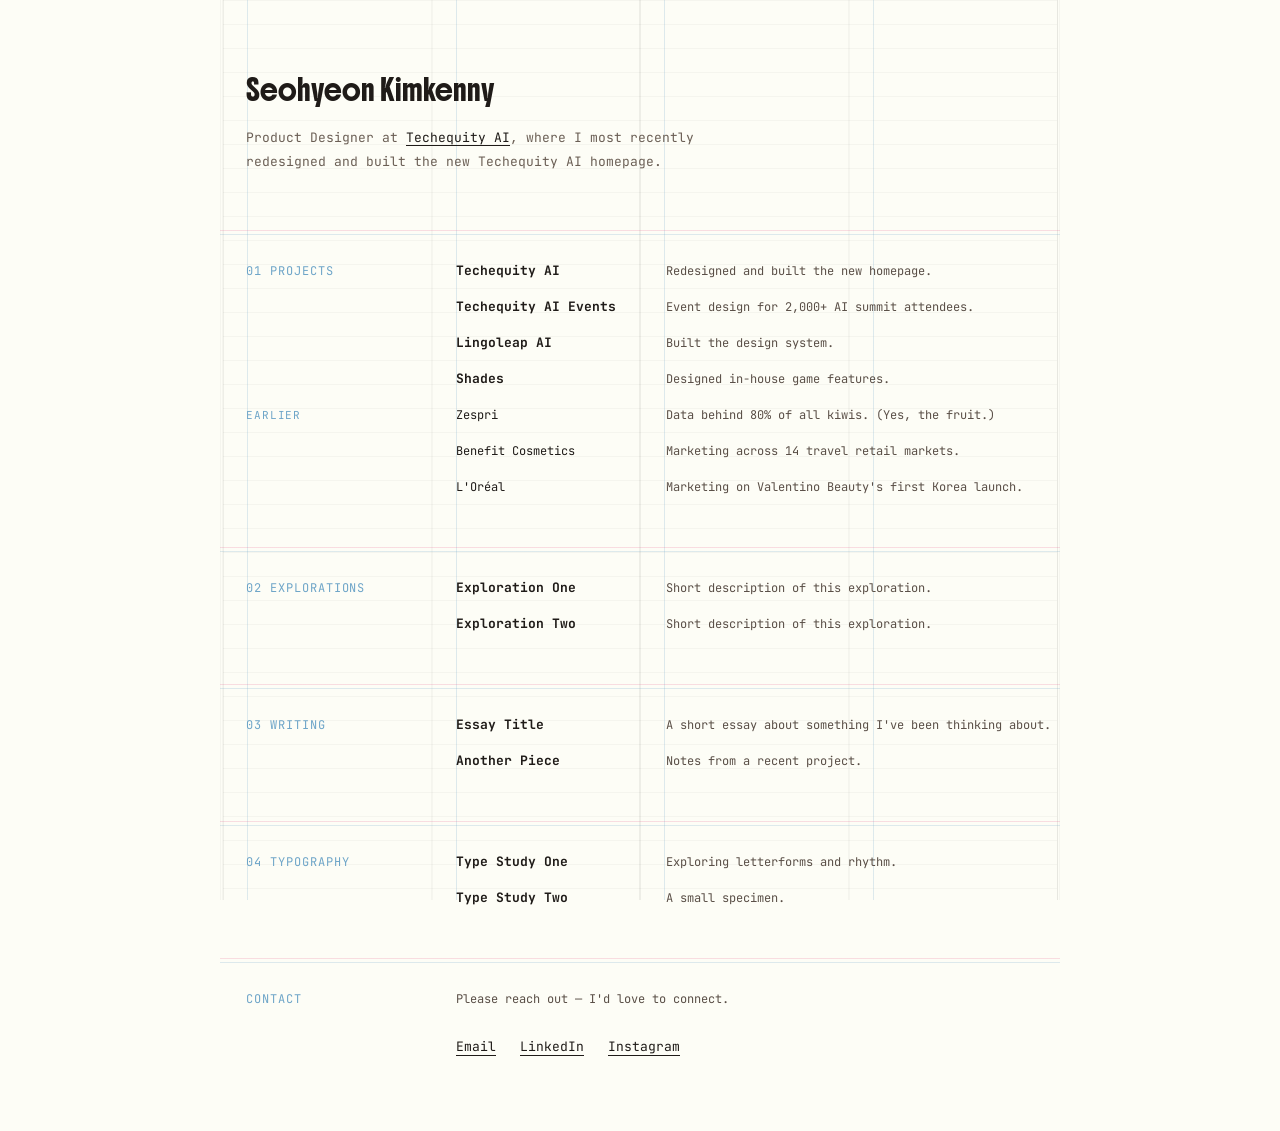
==== index.html @ dd056676 "Initial commit — minimalist portfolio with grid + check pattern Co-Authored-By: Claude Opus 4.7 (1M " ====
<!DOCTYPE html>
<html lang="en">
<head>
  <meta charset="UTF-8" />
  <meta name="viewport" content="width=device-width, initial-scale=1.0" />
  <title>Seohyeon Kimkenny</title>
  <link rel="preconnect" href="https://fonts.googleapis.com">
  <link rel="preconnect" href="https://fonts.gstatic.com" crossorigin>
  <link href="https://fonts.googleapis.com/css2?family=Boldonse&family=JetBrains+Mono:wght@400;700&family=Instrument+Serif:ital@0;1&display=swap" rel="stylesheet">
  <link rel="stylesheet" href="style.css" />
</head>
<body>
  <div class="grid-bg"></div>

  <main class="container">

    <section class="intro">
      <h1>Seohyeon Kimkenny</h1>
      <p class="tagline">Product Designer at <a href="#" target="_blank" rel="noopener">Techequity AI</a>, where I most recently redesigned and built the new Techequity AI homepage.</p>
    </section>

    <hr />

    <section class="block">
      <div class="block-label">01 Projects</div>
      <div class="block-label sub-label" data-row="5">Earlier</div>
      <ul class="items">
        <li>
          <a href="#" target="_blank" rel="noopener">
            <span class="item-title">Techequity AI</span>
            <span class="item-desc">Redesigned and built the new homepage.</span>
          </a>
        </li>
        <li>
          <a href="#" target="_blank" rel="noopener">
            <span class="item-title">Techequity AI Events</span>
            <span class="item-desc">Event design for 2,000+ AI summit attendees.</span>
          </a>
        </li>
        <li>
          <a href="#" target="_blank" rel="noopener">
            <span class="item-title">Lingoleap AI</span>
            <span class="item-desc">Built the design system.</span>
          </a>
        </li>
        <li>
          <a href="#" target="_blank" rel="noopener">
            <span class="item-title">Shades</span>
            <span class="item-desc">Designed in-house game features.</span>
          </a>
        </li>
        <li>
          <a href="#" target="_blank" rel="noopener">
            <span class="item-title earlier-item">Zespri</span>
            <span class="item-desc">Data behind 80% of all kiwis. (Yes, the fruit.)</span>
          </a>
        </li>
        <li>
          <a href="#" target="_blank" rel="noopener">
            <span class="item-title earlier-item">Benefit Cosmetics</span>
            <span class="item-desc">Marketing across 14 travel retail markets.</span>
          </a>
        </li>
        <li>
          <a href="#" target="_blank" rel="noopener">
            <span class="item-title earlier-item">L'Oréal</span>
            <span class="item-desc">Marketing on Valentino Beauty's first Korea launch.</span>
          </a>
        </li>
      </ul>
    </section>

    <hr />

    <section class="block">
      <div class="block-label">02 Explorations</div>
      <ul class="items">
        <li>
          <a href="#" target="_blank" rel="noopener">
            <span class="item-title">Exploration One</span>
            <span class="item-desc">Short description of this exploration.</span>
          </a>
        </li>
        <li>
          <a href="#" target="_blank" rel="noopener">
            <span class="item-title">Exploration Two</span>
            <span class="item-desc">Short description of this exploration.</span>
          </a>
        </li>
      </ul>
    </section>

    <hr />

    <section class="block">
      <div class="block-label">03 Writing</div>
      <ul class="items">
        <li>
          <a href="#" target="_blank" rel="noopener">
            <span class="item-title">Essay Title</span>
            <span class="item-desc">A short essay about something I've been thinking about.</span>
          </a>
        </li>
        <li>
          <a href="#" target="_blank" rel="noopener">
            <span class="item-title">Another Piece</span>
            <span class="item-desc">Notes from a recent project.</span>
          </a>
        </li>
      </ul>
    </section>

    <hr />

    <section class="block">
      <div class="block-label">04 Typography</div>
      <ul class="items">
        <li>
          <a href="#" target="_blank" rel="noopener">
            <span class="item-title">Type Study One</span>
            <span class="item-desc">Exploring letterforms and rhythm.</span>
          </a>
        </li>
        <li>
          <a href="#" target="_blank" rel="noopener">
            <span class="item-title">Type Study Two</span>
            <span class="item-desc">A small specimen.</span>
          </a>
        </li>
      </ul>
    </section>

    <hr />

    <section class="block contact">
      <div class="block-label">Contact</div>
      <div class="contact-content">
        <p class="contact-line">Please reach out — I'd love to connect.</p>
        <ul class="contact-links">
          <li><a href="mailto:austinjkenny@gmail.com">Email</a></li>
          <li><a href="#" target="_blank" rel="noopener">LinkedIn</a></li>
          <li><a href="#" target="_blank" rel="noopener">Instagram</a></li>
        </ul>
      </div>
    </section>

  </main>
</body>
</html>
---- style.css ----
/* ---------- reset ---------- */
* { box-sizing: border-box; margin: 0; padding: 0; }

:root {
  --bg: #fdfdf6;
  --ink: #1f1b18;
  --muted: #b3b3b3;
  --accent: #6ea5c8;
  --line: rgba(0, 0, 0, 0.06);
  --line-soft: rgba(0, 0, 0, 0.03);
  --check-tint: rgba(0, 0, 0, 0.01);
  --line-pink: rgba(230, 75, 130, 0.14);
  --line-sky: rgba(110, 165, 200, 0.22);
  --mono: 'JetBrains Mono', ui-monospace, Menlo, monospace;
  --serif: 'Instrument Serif', Georgia, serif;
  --display: 'Boldonse', 'JetBrains Mono', monospace;

  --content-width: 840px;
  --col-gap: 0px;
}

html, body {
  background: var(--bg);
  color: var(--ink);
  min-height: 100vh;
  -webkit-font-smoothing: antialiased;
}

body {
  display: flex;
  justify-content: center;
  align-items: flex-start;
  min-height: 100vh;
  padding: 78px 24px 72px;   /* extra 6px top so text baselines land on grid lines */
  position: relative;
}

/* ---------- line-art check pattern with subtle pink + sky ---------- */
.grid-bg {
  position: fixed;
  top: 0;
  left: 50%;
  transform: translateX(-50%);
  width: var(--content-width);
  height: 100vh;
  pointer-events: none;
  z-index: 0;

  background-image:
    /* 1. neutral 4-column lines */
    linear-gradient(to right, var(--line) 1px, transparent 1px),
    /* 2. neutral center vertical line (at 50%) */
    linear-gradient(to right,
      transparent calc(50% - 1px),
      var(--line) calc(50% - 1px),
      var(--line) 50%,
      transparent 50%),
    /* 3. SKY lines paired tight with each main column line */
    linear-gradient(to right,
      transparent calc(3% - 1px),  var(--line-sky) calc(3% - 1px),  var(--line-sky) 3%,  transparent 3%,
      transparent calc(28% - 1px), var(--line-sky) calc(28% - 1px), var(--line-sky) 28%, transparent 28%,
      transparent calc(53% - 1px), var(--line-sky) calc(53% - 1px), var(--line-sky) 53%, transparent 53%,
      transparent calc(78% - 1px), var(--line-sky) calc(78% - 1px), var(--line-sky) 78%, transparent 78%),
    /* 4. neutral horizontal detail lines every 24px */
    linear-gradient(to bottom, var(--line-soft) 1px, transparent 1px);

  background-size:
    25% 100%,
    100% 100%,
    100% 100%,
    100% 24px;
  background-position: 0 0, 0 0, 0 0, 0 0;
  background-repeat:
    repeat-x,
    no-repeat,
    no-repeat,
    repeat-y;

  border-left: 3px double var(--line-soft);
  border-right: 3px double var(--line-soft);
}

/* ---------- container with 4 equal columns ---------- */
.container {
  position: relative;
  z-index: 1;
  width: 100%;
  max-width: var(--content-width);
  display: grid;
  grid-template-columns: repeat(4, 1fr);
  gap: var(--col-gap);
  font-family: var(--mono);
  font-size: 13px;
  line-height: 24px;   /* baseline: every line of text sits on a 24px grid line */
}

/* ---------- column number markers (1, 2, 3, 4) ---------- */
.column-numbers {
  grid-column: 1 / -1;
  display: grid;
  grid-template-columns: repeat(4, 1fr);
  font-family: var(--mono);
  font-size: 11px;
  color: var(--muted);
  margin-bottom: 64px;
  padding-bottom: 8px;
}

.column-numbers span {
  padding: 8px 12px;
}

/* ---------- intro: name + description in one section ---------- */
.intro {
  grid-column: 1 / -1;
  padding-left: 26px;
  margin-bottom: 8px;
}

.intro h1 {
  font-family: var(--display);
  font-weight: 400;
  font-size: 20px;
  letter-spacing: 0;
  line-height: 24px;
  margin: 0 0 24px;
}

.intro .tagline {
  font-family: var(--mono);
  font-size: 13px;
  color: #6b5f55;
  font-weight: 400;
  line-height: 24px;
  max-width: 60ch;
  margin: 0;
}

.intro .tagline a {
  color: var(--ink);
  text-decoration: underline;
  text-underline-offset: 3px;
  transition: color 0.2s ease;
}

.intro .tagline a:hover { color: var(--accent); }

/* ---------- horizontal divider: pink + sky double line ---------- */
hr {
  grid-column: 1 / -1;
  border: none;
  height: 5px;
  margin: 48px 0 24px;   /* more space above + below */
  background-image:
    linear-gradient(to bottom,
      rgba(230, 75, 130, 0.18) 0,
      rgba(230, 75, 130, 0.18) 1px,
      transparent 1px,
      transparent 4px,
      var(--line-sky) 4px,
      var(--line-sky) 5px,
      transparent 5px);
  background-size: 100% 5px;
  background-repeat: no-repeat;
  background-position: 0 0;
}

/* ---------- section block: occupies all 4 columns ---------- */
.block {
  grid-column: 1 / -1;
  display: grid;
  grid-template-columns: repeat(4, 1fr);
}

.block-label {
  grid-column: 1 / 2;
  font-family: var(--mono);
  font-size: 12px;
  text-transform: uppercase;
  letter-spacing: 0.08em;
  color: var(--accent);
  line-height: 24px;
  padding: 0 0 0 26px;
  align-self: start;   /* pin to top of section so it aligns with first item */
}

/* sub-label: a second .block-label that aligns to a specific item row.
   Uses absolute positioning relative to .block. */
.block { position: relative; }

.block-label.sub-label {
  position: absolute;
  top: 0;
  left: 0;
  margin-top: 144px;
  font-size: 11px;
  font-weight: 400;
}

/* "Earlier" company names use normal weight + smaller size, black */
.earlier-item {
  font-weight: 400 !important;
  font-size: 12px !important;
}

/* ---------- items: title in col 2, desc in col 3-4 ---------- */
.items {
  grid-column: 2 / -1;
  display: grid;
  grid-template-columns: 1fr 2fr;
  list-style: none;
  row-gap: 12px;
}

.items li {
  display: contents;
}

.items a {
  display: contents;
  text-decoration: none;
  color: var(--ink);
}

.item-title {
  font-family: var(--mono);
  font-weight: 700;
  font-size: 13px;
  line-height: 24px;
  padding-left: 26px;
  align-self: baseline;
  transition: color 0.2s ease;
}

.item-desc {
  font-family: var(--mono);
  font-size: 12px;
  line-height: 24px;
  color: #5a4f47;
  padding-left: 26px;
  align-self: baseline;
  transition: color 0.2s ease;
}

.items a:hover .item-title,
.items a:hover .item-desc { color: var(--accent); }

/* ---------- contact block ---------- */
.contact-content {
  grid-column: 2 / -1;
  padding-left: 26px;
}

.contact-line {
  font-family: var(--mono);
  font-size: 12px;
  line-height: 24px;
  color: #5a4f47;
  margin-bottom: 24px;
}

.contact-links {
  list-style: none;
  display: flex;
  gap: 24px;
  font-family: var(--mono);
  font-size: 13px;
  line-height: 24px;
}

.contact-links a {
  color: var(--ink);
  text-decoration: underline;
  text-underline-offset: 4px;
  transition: color 0.2s ease;
}

.contact-links a:hover { color: var(--accent); }

/* ---------- responsive ---------- */
@media (max-width: 820px) {
  body { padding: 40px 20px 80px; }
  .grid-bg { display: none; }
  .container { grid-template-columns: 1fr; }
  .column-numbers { display: none; }
  .intro,
  .block,
  .items,
  .contact-content { grid-column: 1 / -1; padding: 0; }
  .block { grid-template-columns: 1fr; gap: 12px; }
  .items { grid-template-columns: 1fr; row-gap: 4px; }
  .item-title, .item-desc, .block-label { padding: 0; }
  .items li { display: list-item; margin-bottom: 16px; }
  .items a { display: block; }
  .item-title { display: block; }
  .item-desc { display: block; margin-top: 4px; }
  .intro h1 { font-size: 24px; }
  .intro .tagline { font-size: 18px; }
  .item-desc { font-size: 16px; }
  hr { margin: 32px 0; }
}
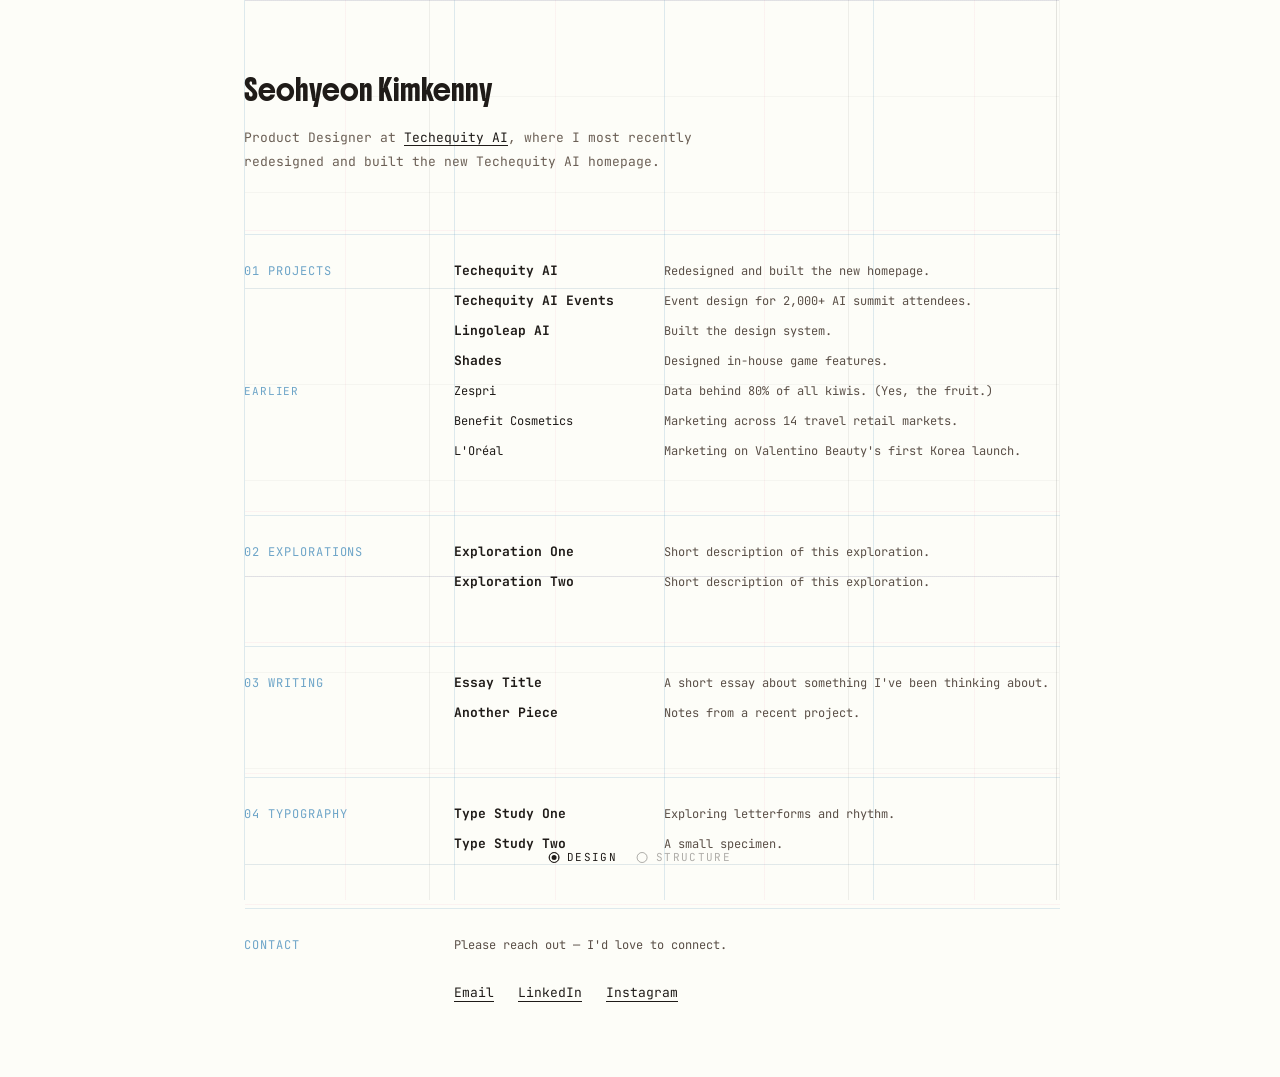
==== commit c4b0a6a2: "Add Design / Structure mode toggle with grid system overlay - New radio-style toggle at the bottom (" ====
--- a/index.html
+++ b/index.html
@@ -145,5 +145,52 @@
     </section>
 
   </main>
+
+  <!-- Structure-mode meta labels (only visible when body.structure-mode) -->
+  <div class="structure-overlay" aria-hidden="true">
+    <!-- top: system header -->
+    <div class="meta meta-system">840 max · 4-col · 24/24 baseline</div>
+
+    <!-- column markers above the grid (top, between sections) -->
+    <div class="meta meta-col meta-col-1">01</div>
+    <div class="meta meta-col meta-col-2">02</div>
+    <div class="meta meta-col meta-col-3">03</div>
+    <div class="meta meta-col meta-col-4">04</div>
+
+    <!-- baseline rhythm label only (96/288 removed for clarity) -->
+    <div class="meta meta-rhythm meta-rhythm-1">24 BASE</div>
+
+    <!-- type hierarchy labels next to intro -->
+    <div class="meta meta-type meta-type-h1">H1 · BOLDONSE 20/24</div>
+    <div class="meta meta-type meta-type-body">BODY · MONO 13/24</div>
+
+    <!-- color tokens row at the bottom -->
+    <div class="meta meta-tokens">
+      <span><i class="sw" style="background:#6ea5c8"></i>#6ea5c8</span>
+      <span><i class="sw" style="background:#e64b82"></i>#e64b82</span>
+      <span><i class="sw" style="background:#1f1b18"></i>#1f1b18</span>
+      <span><i class="sw" style="background:#fdfdf8;border:1px solid rgba(0,0,0,0.1)"></i>#fdfdf8</span>
+    </div>
+  </div>
+
+  <!-- Mode toggle button -->
+  <div class="mode-toggle" role="tablist" aria-label="View mode">
+    <button class="mode-btn is-active" data-mode="design" type="button">Design</button>
+    <button class="mode-btn" data-mode="structure" type="button">Structure</button>
+  </div>
+
+  <script>
+    (function () {
+      var body = document.body;
+      var btns = document.querySelectorAll('.mode-btn');
+      btns.forEach(function (btn) {
+        btn.addEventListener('click', function () {
+          var mode = btn.getAttribute('data-mode');
+          btns.forEach(function (b) { b.classList.toggle('is-active', b === btn); });
+          body.classList.toggle('structure-mode', mode === 'structure');
+        });
+      });
+    })();
+  </script>
 </body>
 </html>
--- a/style.css
+++ b/style.css
@@ -2,12 +2,12 @@
 * { box-sizing: border-box; margin: 0; padding: 0; }
 
 :root {
-  --bg: #fdfdf6;
+  --bg: #fdfdf8;
   --ink: #1f1b18;
   --muted: #b3b3b3;
   --accent: #6ea5c8;
   --line: rgba(0, 0, 0, 0.06);
-  --line-soft: rgba(0, 0, 0, 0.03);
+  --line-soft: rgba(0, 0, 0, 0.015);
   --check-tint: rgba(0, 0, 0, 0.01);
   --line-pink: rgba(230, 75, 130, 0.14);
   --line-sky: rgba(110, 165, 200, 0.22);
@@ -47,37 +47,65 @@
   z-index: 0;
 
   background-image:
-    /* 1. neutral 4-column lines */
-    linear-gradient(to right, var(--line) 1px, transparent 1px),
-    /* 2. neutral center vertical line (at 50%) */
+    /* 1. inner-right vertical: 1px line 2px from right edge — pairs with border-right for thin double */
+    linear-gradient(to right,
+      transparent calc(100% - 3px),
+      rgba(0, 0, 0, 0.10) calc(100% - 3px),
+      rgba(0, 0, 0, 0.10) calc(100% - 2px),
+      transparent calc(100% - 2px)),
+    /* 2. neutral column verticals at 25%, 50%, 75% */
+    linear-gradient(to right,
+      transparent calc(25% - 1px), var(--line) calc(25% - 1px), var(--line) 25%, transparent 25%,
+      transparent calc(50% - 1px), var(--line) calc(50% - 1px), var(--line) 50%, transparent 50%,
+      transparent calc(75% - 1px), var(--line) calc(75% - 1px), var(--line) 75%, transparent 75%),
+    /* 3. neutral center vertical at 50% */
     linear-gradient(to right,
       transparent calc(50% - 1px),
       var(--line) calc(50% - 1px),
       var(--line) 50%,
       transparent 50%),
-    /* 3. SKY lines paired tight with each main column line */
+    /* 4. SKY verticals at 3 / 28 / 53 / 78 — leftmost (3%) is the start mark */
     linear-gradient(to right,
       transparent calc(3% - 1px),  var(--line-sky) calc(3% - 1px),  var(--line-sky) 3%,  transparent 3%,
       transparent calc(28% - 1px), var(--line-sky) calc(28% - 1px), var(--line-sky) 28%, transparent 28%,
       transparent calc(53% - 1px), var(--line-sky) calc(53% - 1px), var(--line-sky) 53%, transparent 53%,
       transparent calc(78% - 1px), var(--line-sky) calc(78% - 1px), var(--line-sky) 78%, transparent 78%),
-    /* 4. neutral horizontal detail lines every 24px */
-    linear-gradient(to bottom, var(--line-soft) 1px, transparent 1px);
+    /* 4b. PINK verticals between sky lines (15/40/65/90%) — very subtle, adds tartan rhythm */
+    linear-gradient(to right,
+      transparent calc(15% - 1px), rgba(230, 75, 130, 0.06) calc(15% - 1px), rgba(230, 75, 130, 0.06) 15%, transparent 15%,
+      transparent calc(40% - 1px), rgba(230, 75, 130, 0.06) calc(40% - 1px), rgba(230, 75, 130, 0.06) 40%, transparent 40%,
+      transparent calc(65% - 1px), rgba(230, 75, 130, 0.06) calc(65% - 1px), rgba(230, 75, 130, 0.06) 65%, transparent 65%,
+      transparent calc(90% - 1px), rgba(230, 75, 130, 0.06) calc(90% - 1px), rgba(230, 75, 130, 0.06) 90%, transparent 90%),
+    /* 5. horizontal grey lines, every 96px, dim grey, starting from sky line at 3% */
+    linear-gradient(to bottom, rgba(0, 0, 0, 0.03) 1px, transparent 1px),
+    /* 6. horizontal SKY accent lines, every 288px (every 3rd grey line), softer than vertical sky */
+    linear-gradient(to bottom, rgba(110, 165, 200, 0.14) 1px, transparent 1px),
+    /* 7. horizontal PINK accent — every 576px (every 2nd sky horizontal), very subtle */
+    linear-gradient(to bottom, rgba(230, 75, 130, 0.06) 1px, transparent 1px);
 
   background-size:
-    25% 100%,
-    100% 100%,
-    100% 100%,
-    100% 24px;
-  background-position: 0 0, 0 0, 0 0, 0 0;
+    100% 100%,
+    100% 100%,
+    100% 100%,
+    100% 100%,
+    100% 100%,
+    calc(100% - 3%) 96px,
+    calc(100% - 3%) 288px,
+    calc(100% - 3%) 576px;
+  background-position: 0 0, 0 0, 0 0, 0 0, 0 0, 100% 0, 100% 0, 100% 0;
   background-repeat:
-    repeat-x,
-    no-repeat,
-    no-repeat,
+    no-repeat,
+    no-repeat,
+    no-repeat,
+    no-repeat,
+    no-repeat,
+    repeat-y,
+    repeat-y,
     repeat-y;
 
-  border-left: 3px double var(--line-soft);
-  border-right: 3px double var(--line-soft);
+  /* right edge: 1px outer + 1px gap + 1px inner (drawn by layer 1 above) */
+  border-left: none;
+  border-right: 1px solid rgba(0, 0, 0, 0.04);
 }
 
 /* ---------- container with 4 equal columns ---------- */
@@ -113,7 +141,7 @@
 /* ---------- intro: name + description in one section ---------- */
 .intro {
   grid-column: 1 / -1;
-  padding-left: 26px;
+  padding-left: 24px;
   margin-bottom: 8px;
 }
 
@@ -145,16 +173,18 @@
 
 .intro .tagline a:hover { color: var(--accent); }
 
-/* ---------- horizontal divider: pink + sky double line ---------- */
+/* ---------- horizontal divider: pink + sky double line, aligned to sky vertical at 3% ---------- */
 hr {
   grid-column: 1 / -1;
   border: none;
   height: 5px;
   margin: 48px 0 24px;   /* more space above + below */
+  margin-left: 3%;
+  width: 97%;
   background-image:
     linear-gradient(to bottom,
-      rgba(230, 75, 130, 0.18) 0,
-      rgba(230, 75, 130, 0.18) 1px,
+      rgba(230, 75, 130, 0.06) 0,
+      rgba(230, 75, 130, 0.06) 1px,
       transparent 1px,
       transparent 4px,
       var(--line-sky) 4px,
@@ -180,7 +210,7 @@
   letter-spacing: 0.08em;
   color: var(--accent);
   line-height: 24px;
-  padding: 0 0 0 26px;
+  padding: 0 0 0 24px;
   align-self: start;   /* pin to top of section so it aligns with first item */
 }
 
@@ -191,10 +221,12 @@
 .block-label.sub-label {
   position: absolute;
   top: 0;
-  left: 0;
-  margin-top: 144px;
+  left: 24px;   /* match other text padding so EARLIER aligns with sky line */
+  /* aligned to 5th item (Zespri): 4 items × (line-height 24px + row-gap 6px) = 120px */
+  margin-top: 120px;
   font-size: 11px;
   font-weight: 400;
+  padding-left: 0;   /* override the .block-label padding since we use absolute left */
 }
 
 /* "Earlier" company names use normal weight + smaller size, black */
@@ -209,7 +241,7 @@
   display: grid;
   grid-template-columns: 1fr 2fr;
   list-style: none;
-  row-gap: 12px;
+  row-gap: 6px;
 }
 
 .items li {
@@ -227,7 +259,7 @@
   font-weight: 700;
   font-size: 13px;
   line-height: 24px;
-  padding-left: 26px;
+  padding-left: 24px;
   align-self: baseline;
   transition: color 0.2s ease;
 }
@@ -237,7 +269,7 @@
   font-size: 12px;
   line-height: 24px;
   color: #5a4f47;
-  padding-left: 26px;
+  padding-left: 24px;
   align-self: baseline;
   transition: color 0.2s ease;
 }
@@ -248,7 +280,7 @@
 /* ---------- contact block ---------- */
 .contact-content {
   grid-column: 2 / -1;
-  padding-left: 26px;
+  padding-left: 24px;
 }
 
 .contact-line {
@@ -277,25 +309,322 @@
 
 .contact-links a:hover { color: var(--accent); }
 
+/* ---------- mode toggle: minimal radio-style (Design / Structure) ---------- */
+.mode-toggle {
+  position: fixed;
+  bottom: 32px;
+  left: 50%;
+  transform: translateX(-50%);
+  z-index: 100;
+  display: inline-flex;
+  align-items: center;
+  gap: 20px;
+  font-family: var(--mono);
+  font-size: 11px;
+  letter-spacing: 0.12em;
+  text-transform: uppercase;
+}
+
+.mode-btn {
+  border: none;
+  background: transparent;
+  font: inherit;
+  letter-spacing: inherit;
+  text-transform: inherit;
+  color: rgba(31, 27, 24, 0.35);
+  cursor: pointer;
+  padding: 4px 0;
+  display: inline-flex;
+  align-items: center;
+  gap: 8px;
+  transition: color 0.15s ease;
+}
+
+/* the radio dot */
+.mode-btn::before {
+  content: "";
+  display: inline-block;
+  width: 11px;
+  height: 11px;
+  border-radius: 50%;
+  border: 1px solid currentColor;
+  background: transparent;
+  box-sizing: border-box;
+  transition: background 0.15s ease, border-color 0.15s ease;
+}
+
+.mode-btn:hover { color: rgba(31, 27, 24, 0.7); }
+
+.mode-btn.is-active { color: var(--ink); }
+.mode-btn.is-active::before {
+  background: var(--ink);
+  box-shadow: inset 0 0 0 2px #fdfdf8;
+  border-color: var(--ink);
+}
+
+/* ---------- structure overlay (only visible in structure mode) ---------- */
+.structure-overlay {
+  display: none;
+  position: fixed;
+  inset: 0;
+  pointer-events: none;
+  z-index: 50;
+  font-family: var(--mono);
+  font-size: 9px;
+  color: rgba(31, 27, 24, 0.45);
+  letter-spacing: 0.06em;
+  text-transform: uppercase;
+}
+
+body.structure-mode .structure-overlay { display: block; }
+
+/* In structure mode, redraw grid-bg with stronger lines so the labels
+   visually point to actual grid lines (sky verticals + grey/sky horizontals) */
+body.structure-mode .grid-bg {
+  background-image:
+    /* 1. inner-right vertical (kept) */
+    linear-gradient(to right,
+      transparent calc(100% - 3px),
+      rgba(0, 0, 0, 0.10) calc(100% - 3px),
+      rgba(0, 0, 0, 0.10) calc(100% - 2px),
+      transparent calc(100% - 2px)),
+    /* 2. neutral column verticals — dimmed in structure mode */
+    linear-gradient(to right,
+      transparent calc(25% - 1px), rgba(0, 0, 0, 0.02) calc(25% - 1px), rgba(0, 0, 0, 0.02) 25%, transparent 25%,
+      transparent calc(50% - 1px), rgba(0, 0, 0, 0.02) calc(50% - 1px), rgba(0, 0, 0, 0.02) 50%, transparent 50%,
+      transparent calc(75% - 1px), rgba(0, 0, 0, 0.02) calc(75% - 1px), rgba(0, 0, 0, 0.02) 75%, transparent 75%),
+    /* 3. neutral center vertical — dimmed */
+    linear-gradient(to right,
+      transparent calc(50% - 1px),
+      rgba(0, 0, 0, 0.02) calc(50% - 1px),
+      rgba(0, 0, 0, 0.02) 50%,
+      transparent 50%),
+    /* 4. SKY verticals at 3/28/53/78 — STRONGER */
+    linear-gradient(to right,
+      transparent calc(3% - 1px),  rgba(110, 165, 200, 0.55) calc(3% - 1px),  rgba(110, 165, 200, 0.55) 3%,  transparent 3%,
+      transparent calc(28% - 1px), rgba(110, 165, 200, 0.55) calc(28% - 1px), rgba(110, 165, 200, 0.55) 28%, transparent 28%,
+      transparent calc(53% - 1px), rgba(110, 165, 200, 0.55) calc(53% - 1px), rgba(110, 165, 200, 0.55) 53%, transparent 53%,
+      transparent calc(78% - 1px), rgba(110, 165, 200, 0.55) calc(78% - 1px), rgba(110, 165, 200, 0.55) 78%, transparent 78%),
+    /* 4b. PINK verticals — dimmed in structure mode */
+    linear-gradient(to right,
+      transparent calc(15% - 1px), rgba(230, 75, 130, 0.025) calc(15% - 1px), rgba(230, 75, 130, 0.025) 15%, transparent 15%,
+      transparent calc(40% - 1px), rgba(230, 75, 130, 0.025) calc(40% - 1px), rgba(230, 75, 130, 0.025) 40%, transparent 40%,
+      transparent calc(65% - 1px), rgba(230, 75, 130, 0.025) calc(65% - 1px), rgba(230, 75, 130, 0.025) 65%, transparent 65%,
+      transparent calc(90% - 1px), rgba(230, 75, 130, 0.025) calc(90% - 1px), rgba(230, 75, 130, 0.025) 90%, transparent 90%),
+    /* 5. horizontal grey, 24px BASE — extremely faint */
+    linear-gradient(to bottom, rgba(0, 0, 0, 0.005) 1px, transparent 1px),
+    /* 6. horizontal grey, 96px ROW — STRONGER (defines the rectangles) */
+    linear-gradient(to bottom, rgba(0, 0, 0, 0.18) 1px, transparent 1px),
+    /* 7. horizontal SKY, 288px SECTION — STRONGER (section breaks) */
+    linear-gradient(to bottom, rgba(110, 165, 200, 0.5) 1px, transparent 1px);
+
+  background-size:
+    100% 100%,
+    100% 100%,
+    100% 100%,
+    100% 100%,
+    100% 100%,
+    calc(100% - 3%) 24px,
+    calc(100% - 3%) 96px,
+    calc(100% - 3%) 288px;
+  background-position: 0 0, 0 0, 0 0, 0 0, 0 0, 100% 0, 100% 0, 100% 0;
+  background-repeat:
+    no-repeat,
+    no-repeat,
+    no-repeat,
+    no-repeat,
+    no-repeat,
+    repeat-y,
+    repeat-y,
+    repeat-y;
+}
+
+.meta {
+  position: absolute;
+  white-space: nowrap;
+  line-height: 12px;
+  /* tiny page-color background so labels stay readable when they overlap a grid line */
+  background: var(--bg);
+  padding: 1px 4px;
+  font-weight: 500;
+}
+
+/* system header — small, centered, above column markers */
+.meta-system {
+  top: 14px;
+  left: 50%;
+  transform: translateX(-50%);
+  letter-spacing: 0.12em;
+  color: rgba(31, 27, 24, 0.6);
+}
+
+/* type hierarchy — stacked above the column markers, left-aligned to sky line at 3%
+   (same x position as the "01" column marker) */
+.meta-type {
+  color: rgba(31, 27, 24, 0.55);
+  letter-spacing: 0.12em;
+  left: calc(50vw - 420px + 840px * 0.03 + 4px);
+}
+.meta-type-h1 {
+  top: 14px;
+}
+.meta-type-body {
+  top: 28px;
+}
+
+/* column markers — sit just to the right of each sky vertical (3/28/53/78%)
+   each label gets a short sky-vertical highlight beneath it for visual link */
+.meta-col {
+  top: 44px;
+  letter-spacing: 0.12em;
+  color: rgba(110, 165, 200, 1);
+}
+/* grid-bg is fixed full-viewport on mobile but 840px centered on desktop;
+   sky verticals are at 3/28/53/78% of the 840px content area */
+.meta-col-1 { left: calc(50vw - 420px + 840px * 0.03 + 4px); }
+.meta-col-2 { left: calc(50vw - 420px + 840px * 0.28 + 4px); }
+.meta-col-3 { left: calc(50vw - 420px + 840px * 0.53 + 4px); }
+.meta-col-4 { left: calc(50vw - 420px + 840px * 0.78 + 4px); }
+
+/* margin labels just outside the sky lines (3% / 97%) */
+.meta-margin-l {
+  top: 56px;
+  /* aligned inside sky line at 3%, same as 01 column marker */
+  left: calc(50vw - 420px + 840px * 0.03 + 4px);
+  color: rgba(110, 165, 200, 0.9);
+}
+.meta-margin-r {
+  top: 56px;
+  /* right-aligned to same edge as 24 BASE label */
+  right: calc(50vw - 420px + 4px);
+  left: auto;
+  color: rgba(110, 165, 200, 0.9);
+}
+
+/* baseline rhythm — placed on top row, right-aligned with the right margin label
+   (right of grid box, inside the right edge) */
+.meta-rhythm {
+  top: 14px;
+  color: rgba(31, 27, 24, 0.55);
+  letter-spacing: 0.12em;
+}
+.meta-rhythm-1 {
+  /* mirror the right-margin "3%" label so both align to the same right edge */
+  right: calc(50vw - 420px + 4px);
+  left: auto;
+}
+
+/* color tokens row at the bottom (above the toggle button) */
+.meta-tokens {
+  bottom: 88px;
+  left: 50%;
+  transform: translateX(-50%);
+  display: flex;
+  align-items: center;
+  gap: 18px;
+  letter-spacing: 0.08em;
+  color: rgba(31, 27, 24, 0.5);
+}
+.meta-tokens span {
+  display: inline-flex;
+  align-items: center;
+  gap: 6px;
+}
+.meta-tokens .sw {
+  display: inline-block;
+  width: 8px;
+  height: 8px;
+  border-radius: 50%;
+}
+
 /* ---------- responsive ---------- */
 @media (max-width: 820px) {
-  body { padding: 40px 20px 80px; }
-  .grid-bg { display: none; }
+  body { padding: 40px 24px 80px; }
+
+  /* keep grid-bg visible on mobile, but shrink to viewport width
+     and hide the inner column verticals (25/50/75% grey + 50% center)
+     since the layout collapses to 1 column. keep symmetric left/right edges,
+     sky, pink — left edge at 3% sky, right edge mirrored at 97%. */
+  .grid-bg {
+    width: 100%;
+    left: 0;
+    transform: none;
+    border-right: none;
+    background-image:
+      /* 1. SKY verticals — keep 3/28/53/78 plus mirror at 97 for symmetric right edge */
+      linear-gradient(to right,
+        transparent calc(3% - 1px),  var(--line-sky) calc(3% - 1px),  var(--line-sky) 3%,  transparent 3%,
+        transparent calc(28% - 1px), var(--line-sky) calc(28% - 1px), var(--line-sky) 28%, transparent 28%,
+        transparent calc(53% - 1px), var(--line-sky) calc(53% - 1px), var(--line-sky) 53%, transparent 53%,
+        transparent calc(78% - 1px), var(--line-sky) calc(78% - 1px), var(--line-sky) 78%, transparent 78%,
+        transparent calc(97% - 1px), var(--line-sky) calc(97% - 1px), var(--line-sky) 97%, transparent 97%),
+      /* 1b. PINK verticals (kept) */
+      linear-gradient(to right,
+        transparent calc(15% - 1px), rgba(230, 75, 130, 0.06) calc(15% - 1px), rgba(230, 75, 130, 0.06) 15%, transparent 15%,
+        transparent calc(40% - 1px), rgba(230, 75, 130, 0.06) calc(40% - 1px), rgba(230, 75, 130, 0.06) 40%, transparent 40%,
+        transparent calc(65% - 1px), rgba(230, 75, 130, 0.06) calc(65% - 1px), rgba(230, 75, 130, 0.06) 65%, transparent 65%,
+        transparent calc(90% - 1px), rgba(230, 75, 130, 0.06) calc(90% - 1px), rgba(230, 75, 130, 0.06) 90%, transparent 90%),
+      /* 5. horizontal grey lines */
+      linear-gradient(to bottom, rgba(0, 0, 0, 0.03) 1px, transparent 1px),
+      /* 6. horizontal sky accent */
+      linear-gradient(to bottom, rgba(110, 165, 200, 0.14) 1px, transparent 1px),
+      /* 7. horizontal pink accent */
+      linear-gradient(to bottom, rgba(230, 75, 130, 0.06) 1px, transparent 1px);
+    background-size:
+      100% 100%,
+      100% 100%,
+      94% 96px,
+      94% 288px,
+      94% 576px;
+    background-position: 0 0, 0 0, 50% 0, 50% 0, 50% 0;
+    background-repeat:
+      no-repeat,
+      no-repeat,
+      repeat-y,
+      repeat-y,
+      repeat-y;
+  }
+
   .container { grid-template-columns: 1fr; }
   .column-numbers { display: none; }
   .intro,
   .block,
   .items,
   .contact-content { grid-column: 1 / -1; padding: 0; }
-  .block { grid-template-columns: 1fr; gap: 12px; }
+  .block { grid-template-columns: 1fr; gap: 16px; }
   .items { grid-template-columns: 1fr; row-gap: 4px; }
   .item-title, .item-desc, .block-label { padding: 0; }
-  .items li { display: list-item; margin-bottom: 16px; }
+  .items li { display: list-item; margin-bottom: 20px; }
   .items a { display: block; }
-  .item-title { display: block; }
-  .item-desc { display: block; margin-top: 4px; }
-  .intro h1 { font-size: 24px; }
-  .intro .tagline { font-size: 18px; }
-  .item-desc { font-size: 16px; }
-  hr { margin: 32px 0; }
-}
+  .item-title { display: block; font-size: 15px; }
+  .item-desc { display: block; margin-top: 4px; font-size: 15px; }
+  .intro h1 { font-size: 28px; line-height: 32px; margin-bottom: 16px; }
+  .intro .tagline { font-size: 16px; line-height: 24px; }
+  .block-label { font-size: 11px; margin-bottom: 12px; }
+  .earlier-item { font-size: 14px !important; }
+
+  /* Earlier sub-label: in mobile, drop the absolute positioning so it flows
+     naturally between Shades and Zespri instead of overlapping content */
+  .block-label.sub-label {
+    position: static;
+    margin-top: 16px;
+    margin-bottom: 8px;
+  }
+
+  /* hr: span from sky line at 3vw to sky line at 97vw (symmetric)
+     (offset for body padding: 24px each side) */
+  hr {
+    margin-top: 32px;
+    margin-bottom: 32px;
+    margin-left: calc(3vw - 24px);
+    width: 94vw;
+  }
+
+  /* contact links wrap on smaller screens */
+  .contact-links { flex-wrap: wrap; gap: 16px 24px; font-size: 15px; }
+  .contact-line { font-size: 15px; }
+
+  /* structure overlay too cramped on mobile — show only the system header */
+  body.structure-mode .meta:not(.meta-system) { display: none; }
+  .meta-system { font-size: 9px; max-width: 90vw; white-space: normal; text-align: center; }
+}
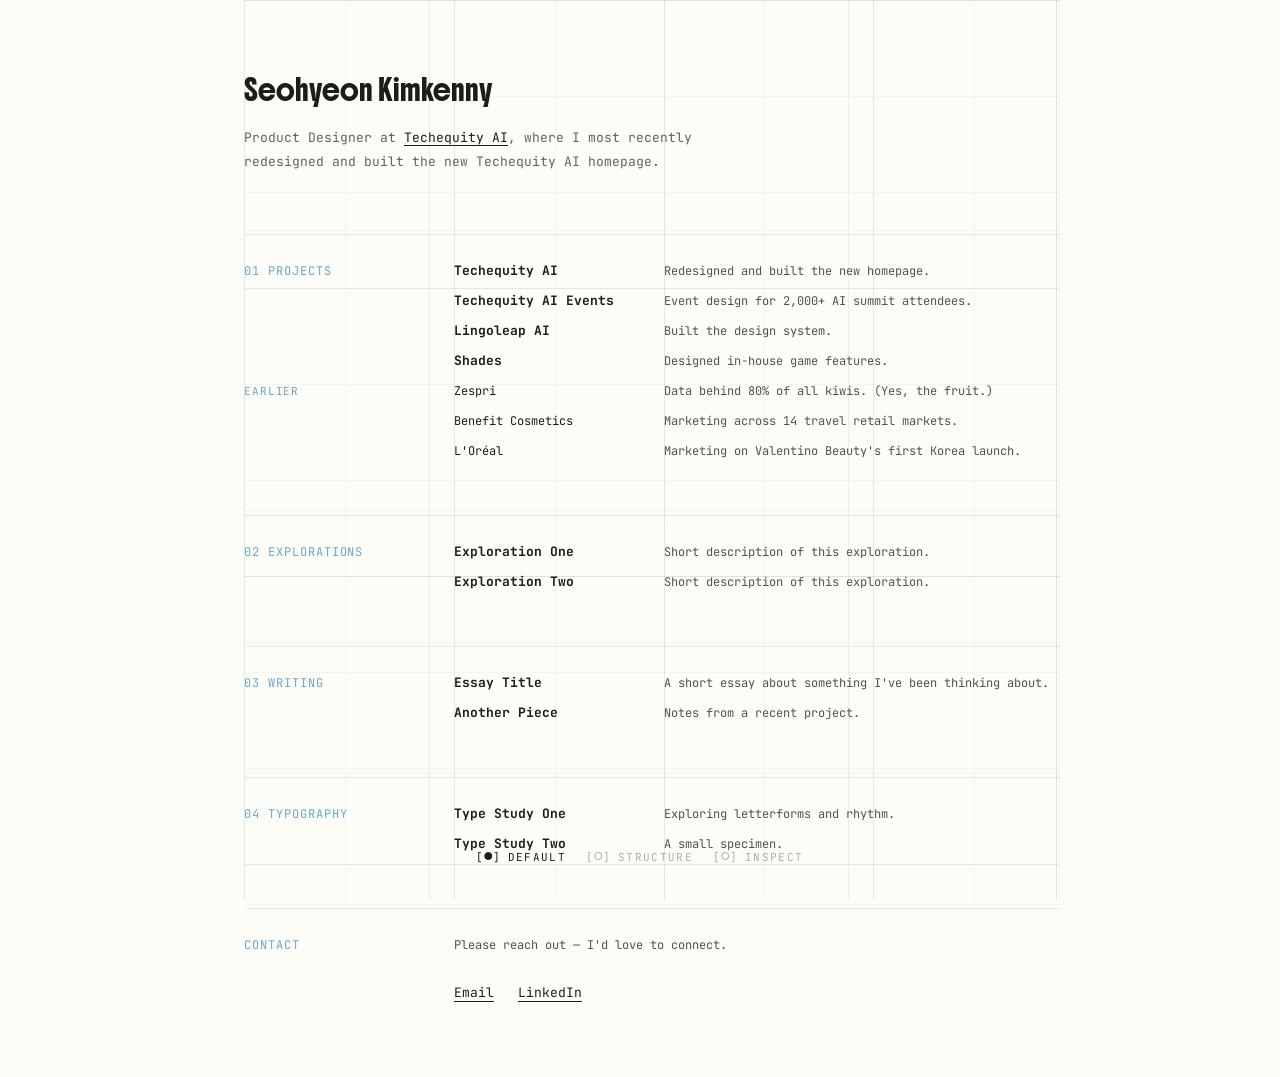
==== commit 0df4683b: "Add Inspect mode (markdown view) and refine toggle UI - New Inspect mode shows the site content as a" ====
--- a/index.html
+++ b/index.html
@@ -137,9 +137,8 @@
       <div class="contact-content">
         <p class="contact-line">Please reach out — I'd love to connect.</p>
         <ul class="contact-links">
-          <li><a href="mailto:austinjkenny@gmail.com">Email</a></li>
+          <li><a href="mailto:elliekimdesignsf@gmail.com">Email</a></li>
           <li><a href="#" target="_blank" rel="noopener">LinkedIn</a></li>
-          <li><a href="#" target="_blank" rel="noopener">Instagram</a></li>
         </ul>
       </div>
     </section>
@@ -173,10 +172,78 @@
     </div>
   </div>
 
+  <!-- Inspect-mode markdown view (only visible when body.inspect-mode) -->
+  <div class="inspect-view" aria-hidden="true">
+    <div class="inspect-header">
+      <span class="inspect-file">kimkenny.md</span>
+      <span class="inspect-meta">UTF-8 / Markdown</span>
+    </div>
+    <pre class="inspect-code"><code><span class="ln"> 1</span><span class="md-h1"># Seohyeon Kimkenny</span>
+<span class="ln"> 2</span>
+<span class="ln"> 3</span>Product Designer at <span class="md-link">[Techequity AI](https://techequity.ai)</span>,
+<span class="ln"> 4</span>where I most recently redesigned and built the new
+<span class="ln"> 5</span>Techequity AI homepage.
+<span class="ln"> 6</span>
+<span class="ln"> 7</span><span class="md-hr">---</span>
+<span class="ln"> 8</span>
+<span class="ln"> 9</span><span class="md-h2">## 01 Projects</span>
+<span class="ln">10</span>
+<span class="ln">11</span>- <span class="md-strong">**[Techequity AI](#)**</span> — Redesigned and built the new homepage.
+<span class="ln">12</span>- <span class="md-strong">**[Techequity AI Events](#)**</span> — Event design for 2,000+ AI summit attendees.
+<span class="ln">13</span>- <span class="md-strong">**[Lingoleap AI](#)**</span> — Built the design system.
+<span class="ln">14</span>- <span class="md-strong">**[Shades](#)**</span> — Designed in-house game features.
+<span class="ln">15</span>
+<span class="ln">16</span><span class="md-h3">### Earlier</span>
+<span class="ln">17</span>
+<span class="ln">18</span>- Zespri — Data behind 80% of all kiwis. (Yes, the fruit.)
+<span class="ln">19</span>- Benefit Cosmetics — Marketing across 14 travel retail markets.
+<span class="ln">20</span>- L'Oréal — Marketing on Valentino Beauty's first Korea launch.
+<span class="ln">21</span>
+<span class="ln">22</span><span class="md-hr">---</span>
+<span class="ln">23</span>
+<span class="ln">24</span><span class="md-h2">## 02 Explorations</span>
+<span class="ln">25</span>
+<span class="ln">26</span>- <span class="md-strong">**[Exploration One](#)**</span> — Short description of this exploration.
+<span class="ln">27</span>- <span class="md-strong">**[Exploration Two](#)**</span> — Short description of this exploration.
+<span class="ln">28</span>
+<span class="ln">29</span><span class="md-hr">---</span>
+<span class="ln">30</span>
+<span class="ln">31</span><span class="md-h2">## 03 Writing</span>
+<span class="ln">32</span>
+<span class="ln">33</span>- <span class="md-strong">**[Essay Title](#)**</span> — A short essay about something I've been thinking about.
+<span class="ln">34</span>- <span class="md-strong">**[Another Piece](#)**</span> — Notes from a recent project.
+<span class="ln">35</span>
+<span class="ln">36</span><span class="md-hr">---</span>
+<span class="ln">37</span>
+<span class="ln">38</span><span class="md-h2">## 04 Typography</span>
+<span class="ln">39</span>
+<span class="ln">40</span>- <span class="md-strong">**[Type Study One](#)**</span> — Exploring letterforms and rhythm.
+<span class="ln">41</span>- <span class="md-strong">**[Type Study Two](#)**</span> — A small specimen.
+<span class="ln">42</span>
+<span class="ln">43</span><span class="md-hr">---</span>
+<span class="ln">44</span>
+<span class="ln">45</span><span class="md-h2">## Contact</span>
+<span class="ln">46</span>
+<span class="ln">47</span>Please reach out — I'd love to connect.
+<span class="ln">48</span>
+<span class="ln">49</span><span class="md-link">[Email](mailto:elliekimdesignsf@gmail.com)</span> · <span class="md-link">[LinkedIn](#)</span>
+</code></pre>
+  </div>
+
   <!-- Mode toggle button -->
   <div class="mode-toggle" role="tablist" aria-label="View mode">
-    <button class="mode-btn is-active" data-mode="design" type="button">Design</button>
-    <button class="mode-btn" data-mode="structure" type="button">Structure</button>
+    <button class="mode-btn is-active" data-mode="default" type="button">
+      <span class="mode-indicator">[<i class="mode-dot"></i>]</span>
+      <span class="mode-label">Default</span>
+    </button>
+    <button class="mode-btn" data-mode="structure" type="button">
+      <span class="mode-indicator">[<i class="mode-dot"></i>]</span>
+      <span class="mode-label">Structure</span>
+    </button>
+    <button class="mode-btn" data-mode="inspect" type="button">
+      <span class="mode-indicator">[<i class="mode-dot"></i>]</span>
+      <span class="mode-label">Inspect</span>
+    </button>
   </div>
 
   <script>
@@ -188,6 +255,7 @@
           var mode = btn.getAttribute('data-mode');
           btns.forEach(function (b) { b.classList.toggle('is-active', b === btn); });
           body.classList.toggle('structure-mode', mode === 'structure');
+          body.classList.toggle('inspect-mode', mode === 'inspect');
         });
       });
     })();
--- a/style.css
+++ b/style.css
@@ -340,26 +340,35 @@
   transition: color 0.15s ease;
 }
 
-/* the radio dot */
-.mode-btn::before {
-  content: "";
+/* bracketed status indicator: [○] inactive, [●] active.
+   brackets are real text; dot is a CSS shape so it's perfectly centered */
+.mode-indicator {
+  font-family: var(--mono);
+  letter-spacing: 0;
+  display: inline-flex;
+  align-items: center;
+  gap: 1px;
+}
+
+.mode-dot {
   display: inline-block;
-  width: 11px;
-  height: 11px;
+  width: 8px;
+  height: 8px;
+  border: 1px solid currentColor;
   border-radius: 50%;
-  border: 1px solid currentColor;
   background: transparent;
   box-sizing: border-box;
-  transition: background 0.15s ease, border-color 0.15s ease;
+  transition: background 0.15s ease;
+  /* nudge to align optical center with bracket characters */
+  position: relative;
+  top: -1px;
 }
 
 .mode-btn:hover { color: rgba(31, 27, 24, 0.7); }
 
 .mode-btn.is-active { color: var(--ink); }
-.mode-btn.is-active::before {
-  background: var(--ink);
-  box-shadow: inset 0 0 0 2px #fdfdf8;
-  border-color: var(--ink);
+.mode-btn.is-active .mode-dot {
+  background: currentColor;
 }
 
 /* ---------- structure overlay (only visible in structure mode) ---------- */
@@ -536,6 +545,81 @@
   height: 8px;
   border-radius: 50%;
 }
+
+/* ---------- inspect mode (dark, markdown-style code view) ---------- */
+.inspect-view {
+  display: none;
+  position: fixed;
+  inset: 0;
+  z-index: 60;
+  background: #1a1a1a;
+  color: #d0d0d0;
+  font-family: var(--mono);
+  font-size: 13px;
+  line-height: 24px;
+  overflow-y: auto;
+  padding: 0;
+}
+
+body.inspect-mode .inspect-view { display: block; }
+body.inspect-mode .grid-bg { display: none; }
+body.inspect-mode .container { display: none; }
+body.inspect-mode .structure-overlay { display: none; }
+
+/* update toggle styles for dark inspect mode background */
+body.inspect-mode .mode-toggle {
+  color: #d0d0d0;
+}
+body.inspect-mode .mode-btn {
+  color: rgba(208, 208, 208, 0.4);
+}
+body.inspect-mode .mode-btn:hover { color: rgba(208, 208, 208, 0.8); }
+body.inspect-mode .mode-btn.is-active { color: #f0f0f0; }
+body.inspect-mode .mode-btn.is-active::before {
+  background: #f0f0f0;
+  border-color: #f0f0f0;
+  box-shadow: inset 0 0 0 2px #1a1a1a;
+}
+
+.inspect-header {
+  display: flex;
+  justify-content: space-between;
+  padding: 24px 32px;
+  font-size: 11px;
+  letter-spacing: 0.06em;
+  color: rgba(208, 208, 208, 0.5);
+}
+
+.inspect-code {
+  margin: 0;
+  padding: 0 32px 120px;
+  font-family: var(--mono);
+  font-size: 13px;
+  line-height: 24px;
+  color: #d0d0d0;
+  white-space: pre;
+  overflow-x: auto;
+}
+
+.inspect-code code { display: block; }
+
+/* line numbers */
+.inspect-code .ln {
+  display: inline-block;
+  width: 40px;
+  margin-right: 24px;
+  color: rgba(208, 208, 208, 0.3);
+  text-align: right;
+  user-select: none;
+}
+
+/* markdown syntax tints */
+.md-h1 { color: #f0f0f0; }                       /* white for h1 */
+.md-h2 { color: #f0f0f0; }                       /* white for h2 */
+.md-h3 { color: rgba(240, 240, 240, 0.85); }     /* near-white for h3 */
+.md-link { color: #6ea5c8; }                     /* sky for links */
+.md-strong { color: #f0f0f0; }                   /* white for bold */
+.md-hr { color: rgba(208, 208, 208, 0.4); }      /* dim for hr */
 
 /* ---------- responsive ---------- */
 @media (max-width: 820px) {
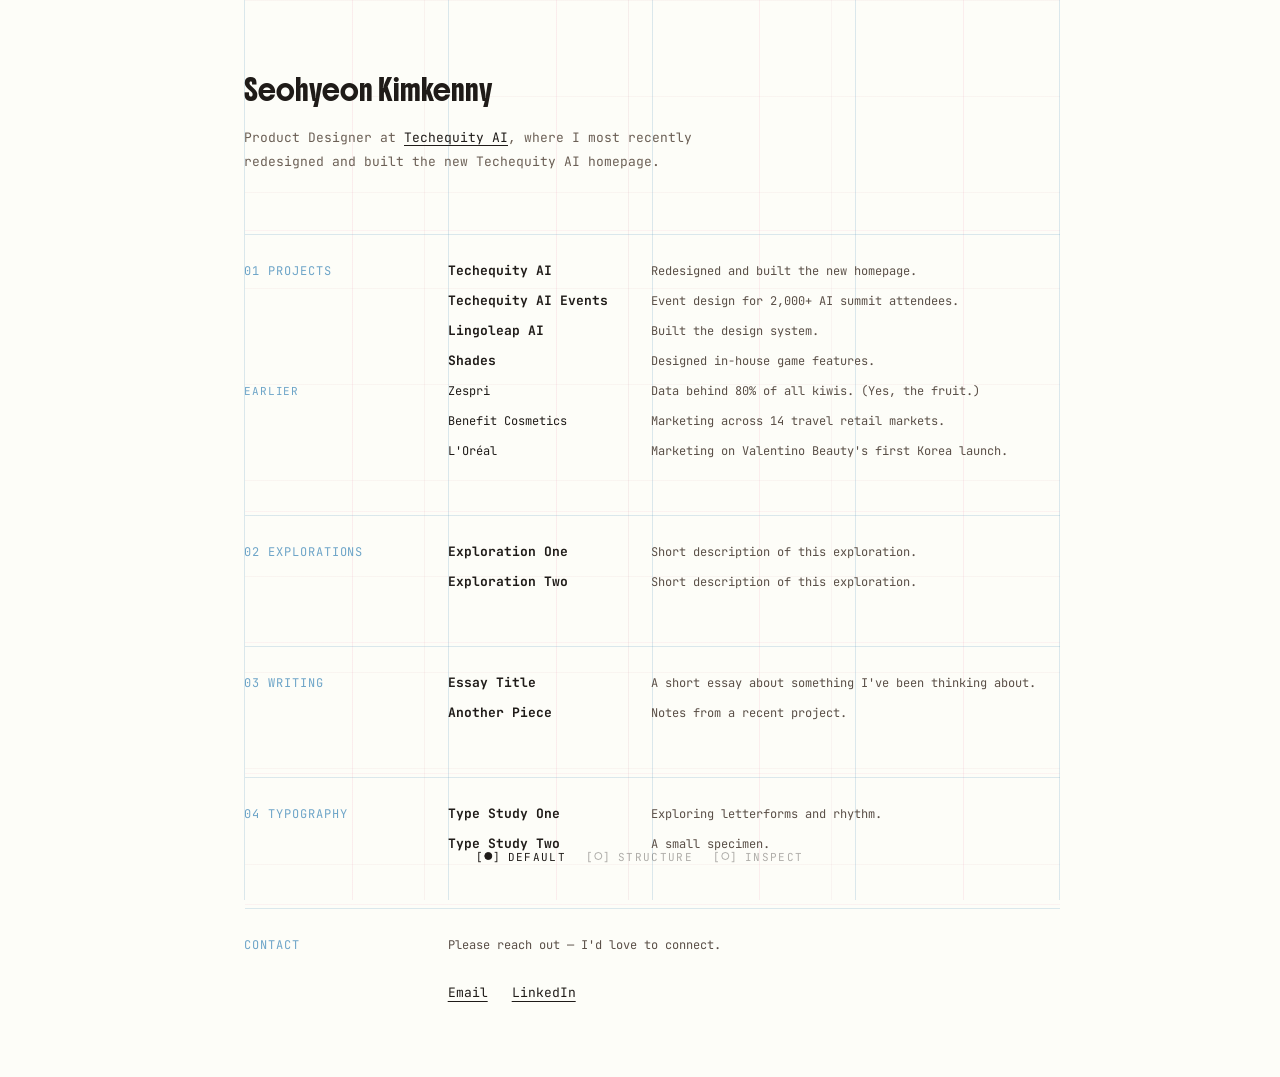
==== commit b571851c: "Refine grid system: equal columns, pink check pattern, mobile structure/inspect - Sky verticals: 5 l" ====
--- a/index.html
+++ b/index.html
@@ -13,157 +13,27 @@
   <div class="grid-bg"></div>
 
   <main class="container">
-
-    <section class="intro">
-      <h1>Seohyeon Kimkenny</h1>
-      <p class="tagline">Product Designer at <a href="#" target="_blank" rel="noopener">Techequity AI</a>, where I most recently redesigned and built the new Techequity AI homepage.</p>
-    </section>
-
-    <hr />
-
-    <section class="block">
-      <div class="block-label">01 Projects</div>
-      <div class="block-label sub-label" data-row="5">Earlier</div>
-      <ul class="items">
-        <li>
-          <a href="#" target="_blank" rel="noopener">
-            <span class="item-title">Techequity AI</span>
-            <span class="item-desc">Redesigned and built the new homepage.</span>
-          </a>
-        </li>
-        <li>
-          <a href="#" target="_blank" rel="noopener">
-            <span class="item-title">Techequity AI Events</span>
-            <span class="item-desc">Event design for 2,000+ AI summit attendees.</span>
-          </a>
-        </li>
-        <li>
-          <a href="#" target="_blank" rel="noopener">
-            <span class="item-title">Lingoleap AI</span>
-            <span class="item-desc">Built the design system.</span>
-          </a>
-        </li>
-        <li>
-          <a href="#" target="_blank" rel="noopener">
-            <span class="item-title">Shades</span>
-            <span class="item-desc">Designed in-house game features.</span>
-          </a>
-        </li>
-        <li>
-          <a href="#" target="_blank" rel="noopener">
-            <span class="item-title earlier-item">Zespri</span>
-            <span class="item-desc">Data behind 80% of all kiwis. (Yes, the fruit.)</span>
-          </a>
-        </li>
-        <li>
-          <a href="#" target="_blank" rel="noopener">
-            <span class="item-title earlier-item">Benefit Cosmetics</span>
-            <span class="item-desc">Marketing across 14 travel retail markets.</span>
-          </a>
-        </li>
-        <li>
-          <a href="#" target="_blank" rel="noopener">
-            <span class="item-title earlier-item">L'Oréal</span>
-            <span class="item-desc">Marketing on Valentino Beauty's first Korea launch.</span>
-          </a>
-        </li>
-      </ul>
-    </section>
-
-    <hr />
-
-    <section class="block">
-      <div class="block-label">02 Explorations</div>
-      <ul class="items">
-        <li>
-          <a href="#" target="_blank" rel="noopener">
-            <span class="item-title">Exploration One</span>
-            <span class="item-desc">Short description of this exploration.</span>
-          </a>
-        </li>
-        <li>
-          <a href="#" target="_blank" rel="noopener">
-            <span class="item-title">Exploration Two</span>
-            <span class="item-desc">Short description of this exploration.</span>
-          </a>
-        </li>
-      </ul>
-    </section>
-
-    <hr />
-
-    <section class="block">
-      <div class="block-label">03 Writing</div>
-      <ul class="items">
-        <li>
-          <a href="#" target="_blank" rel="noopener">
-            <span class="item-title">Essay Title</span>
-            <span class="item-desc">A short essay about something I've been thinking about.</span>
-          </a>
-        </li>
-        <li>
-          <a href="#" target="_blank" rel="noopener">
-            <span class="item-title">Another Piece</span>
-            <span class="item-desc">Notes from a recent project.</span>
-          </a>
-        </li>
-      </ul>
-    </section>
-
-    <hr />
-
-    <section class="block">
-      <div class="block-label">04 Typography</div>
-      <ul class="items">
-        <li>
-          <a href="#" target="_blank" rel="noopener">
-            <span class="item-title">Type Study One</span>
-            <span class="item-desc">Exploring letterforms and rhythm.</span>
-          </a>
-        </li>
-        <li>
-          <a href="#" target="_blank" rel="noopener">
-            <span class="item-title">Type Study Two</span>
-            <span class="item-desc">A small specimen.</span>
-          </a>
-        </li>
-      </ul>
-    </section>
-
-    <hr />
-
-    <section class="block contact">
-      <div class="block-label">Contact</div>
-      <div class="contact-content">
-        <p class="contact-line">Please reach out — I'd love to connect.</p>
-        <ul class="contact-links">
-          <li><a href="mailto:elliekimdesignsf@gmail.com">Email</a></li>
-          <li><a href="#" target="_blank" rel="noopener">LinkedIn</a></li>
-        </ul>
-      </div>
-    </section>
-
+    <!-- content rendered from kimkenny.md by JS -->
   </main>
 
   <!-- Structure-mode meta labels (only visible when body.structure-mode) -->
   <div class="structure-overlay" aria-hidden="true">
-    <!-- top: system header -->
-    <div class="meta meta-system">840 max · 4-col · 24/24 baseline</div>
-
-    <!-- column markers above the grid (top, between sections) -->
+    <div class="meta meta-system">840 max · 4-col</div>
+
+    <!-- column dividers (sky verticals) -->
     <div class="meta meta-col meta-col-1">01</div>
     <div class="meta meta-col meta-col-2">02</div>
     <div class="meta meta-col meta-col-3">03</div>
     <div class="meta meta-col meta-col-4">04</div>
 
-    <!-- baseline rhythm label only (96/288 removed for clarity) -->
+    <!-- horizontal rhythm label (right edge) -->
     <div class="meta meta-rhythm meta-rhythm-1">24 BASE</div>
 
-    <!-- type hierarchy labels next to intro -->
+    <!-- type info (left edge, top) -->
     <div class="meta meta-type meta-type-h1">H1 · BOLDONSE 20/24</div>
     <div class="meta meta-type meta-type-body">BODY · MONO 13/24</div>
 
-    <!-- color tokens row at the bottom -->
+    <!-- color tokens (bottom center) -->
     <div class="meta meta-tokens">
       <span><i class="sw" style="background:#6ea5c8"></i>#6ea5c8</span>
       <span><i class="sw" style="background:#e64b82"></i>#e64b82</span>
@@ -172,65 +42,16 @@
     </div>
   </div>
 
-  <!-- Inspect-mode markdown view (only visible when body.inspect-mode) -->
+  <!-- Inspect-mode markdown view (rendered from kimkenny.md by JS) -->
   <div class="inspect-view" aria-hidden="true">
     <div class="inspect-header">
       <span class="inspect-file">kimkenny.md</span>
       <span class="inspect-meta">UTF-8 / Markdown</span>
     </div>
-    <pre class="inspect-code"><code><span class="ln"> 1</span><span class="md-h1"># Seohyeon Kimkenny</span>
-<span class="ln"> 2</span>
-<span class="ln"> 3</span>Product Designer at <span class="md-link">[Techequity AI](https://techequity.ai)</span>,
-<span class="ln"> 4</span>where I most recently redesigned and built the new
-<span class="ln"> 5</span>Techequity AI homepage.
-<span class="ln"> 6</span>
-<span class="ln"> 7</span><span class="md-hr">---</span>
-<span class="ln"> 8</span>
-<span class="ln"> 9</span><span class="md-h2">## 01 Projects</span>
-<span class="ln">10</span>
-<span class="ln">11</span>- <span class="md-strong">**[Techequity AI](#)**</span> — Redesigned and built the new homepage.
-<span class="ln">12</span>- <span class="md-strong">**[Techequity AI Events](#)**</span> — Event design for 2,000+ AI summit attendees.
-<span class="ln">13</span>- <span class="md-strong">**[Lingoleap AI](#)**</span> — Built the design system.
-<span class="ln">14</span>- <span class="md-strong">**[Shades](#)**</span> — Designed in-house game features.
-<span class="ln">15</span>
-<span class="ln">16</span><span class="md-h3">### Earlier</span>
-<span class="ln">17</span>
-<span class="ln">18</span>- Zespri — Data behind 80% of all kiwis. (Yes, the fruit.)
-<span class="ln">19</span>- Benefit Cosmetics — Marketing across 14 travel retail markets.
-<span class="ln">20</span>- L'Oréal — Marketing on Valentino Beauty's first Korea launch.
-<span class="ln">21</span>
-<span class="ln">22</span><span class="md-hr">---</span>
-<span class="ln">23</span>
-<span class="ln">24</span><span class="md-h2">## 02 Explorations</span>
-<span class="ln">25</span>
-<span class="ln">26</span>- <span class="md-strong">**[Exploration One](#)**</span> — Short description of this exploration.
-<span class="ln">27</span>- <span class="md-strong">**[Exploration Two](#)**</span> — Short description of this exploration.
-<span class="ln">28</span>
-<span class="ln">29</span><span class="md-hr">---</span>
-<span class="ln">30</span>
-<span class="ln">31</span><span class="md-h2">## 03 Writing</span>
-<span class="ln">32</span>
-<span class="ln">33</span>- <span class="md-strong">**[Essay Title](#)**</span> — A short essay about something I've been thinking about.
-<span class="ln">34</span>- <span class="md-strong">**[Another Piece](#)**</span> — Notes from a recent project.
-<span class="ln">35</span>
-<span class="ln">36</span><span class="md-hr">---</span>
-<span class="ln">37</span>
-<span class="ln">38</span><span class="md-h2">## 04 Typography</span>
-<span class="ln">39</span>
-<span class="ln">40</span>- <span class="md-strong">**[Type Study One](#)**</span> — Exploring letterforms and rhythm.
-<span class="ln">41</span>- <span class="md-strong">**[Type Study Two](#)**</span> — A small specimen.
-<span class="ln">42</span>
-<span class="ln">43</span><span class="md-hr">---</span>
-<span class="ln">44</span>
-<span class="ln">45</span><span class="md-h2">## Contact</span>
-<span class="ln">46</span>
-<span class="ln">47</span>Please reach out — I'd love to connect.
-<span class="ln">48</span>
-<span class="ln">49</span><span class="md-link">[Email](mailto:elliekimdesignsf@gmail.com)</span> · <span class="md-link">[LinkedIn](#)</span>
-</code></pre>
+    <pre class="inspect-code"><code></code></pre>
   </div>
 
-  <!-- Mode toggle button -->
+  <!-- Mode toggle -->
   <div class="mode-toggle" role="tablist" aria-label="View mode">
     <button class="mode-btn is-active" data-mode="default" type="button">
       <span class="mode-indicator">[<i class="mode-dot"></i>]</span>
@@ -249,6 +70,8 @@
   <script>
     (function () {
       var body = document.body;
+
+      /* ----- mode toggle ----- */
       var btns = document.querySelectorAll('.mode-btn');
       btns.forEach(function (btn) {
         btn.addEventListener('click', function () {
@@ -258,6 +81,224 @@
           body.classList.toggle('inspect-mode', mode === 'inspect');
         });
       });
+
+      /* ----- markdown rendering from kimkenny.md ----- */
+
+      // escape HTML special chars
+      function esc(s) {
+        return s.replace(/&/g, '&amp;').replace(/</g, '&lt;').replace(/>/g, '&gt;');
+      }
+
+      // inline markdown — links + bold
+      function inline(s) {
+        // bold-link: **[text](url)** → <strong><a>text</a></strong>
+        s = s.replace(/\*\*\[([^\]]+)\]\(([^)]+)\)\*\*/g, function (_, text, url) {
+          var attr = url === '#' ? '' : ' target="_blank" rel="noopener"';
+          return '<strong><a href="' + url + '"' + attr + '">' + text + '</a></strong>';
+        });
+        // link: [text](url)
+        s = s.replace(/\[([^\]]+)\]\(([^)]+)\)/g, function (_, text, url) {
+          var attr = (url === '#' || url.startsWith('mailto:')) ? '' : ' target="_blank" rel="noopener"';
+          return '<a href="' + url + '"' + attr + '">' + text + '</a>';
+        });
+        // bold: **text**
+        s = s.replace(/\*\*([^*]+)\*\*/g, '<strong>$1</strong>');
+        return s;
+      }
+
+      // parse markdown into structured sections for the portfolio render
+      // structure: { intro, sections: [{ id, title, subLabel?, items: [{title, desc, earlier}] }] , contact }
+      function parseMd(md) {
+        var lines = md.split('\n');
+        var data = { intro: { title: '', tagline: '' }, sections: [], contact: null };
+        var i = 0;
+        var section = null;
+        var inEarlier = false;
+
+        while (i < lines.length) {
+          var line = lines[i];
+
+          // h1 — intro title
+          if (/^#\s+/.test(line)) {
+            data.intro.title = line.replace(/^#\s+/, '').trim();
+            // next non-empty line is tagline (may span multiple lines until blank)
+            i++;
+            while (i < lines.length && lines[i].trim() === '') i++;
+            var tag = '';
+            while (i < lines.length && lines[i].trim() !== '' && !/^#/.test(lines[i]) && !/^---/.test(lines[i])) {
+              tag += (tag ? ' ' : '') + lines[i].trim();
+              i++;
+            }
+            data.intro.tagline = tag;
+            continue;
+          }
+
+          // hr
+          if (/^---\s*$/.test(line)) { i++; continue; }
+
+          // h2 — start a new section
+          if (/^##\s+/.test(line)) {
+            var title = line.replace(/^##\s+/, '').trim();
+            section = { title: title, subLabel: null, items: [] };
+            data.sections.push(section);
+            inEarlier = false;
+            // contact section is special
+            if (/^contact$/i.test(title)) {
+              data.contact = { line: '', links: [] };
+              i++;
+              // capture contact line + links
+              while (i < lines.length && !/^---\s*$/.test(lines[i]) && !/^##\s+/.test(lines[i])) {
+                var cl = lines[i].trim();
+                if (cl && !cl.startsWith('#') && !data.contact.line && !cl.startsWith('[')) {
+                  data.contact.line = cl;
+                } else if (cl.includes('[')) {
+                  // parse contact links: [Email](mailto:...) · [LinkedIn](#)
+                  var re = /\[([^\]]+)\]\(([^)]+)\)/g;
+                  var m;
+                  while ((m = re.exec(cl)) !== null) {
+                    data.contact.links.push({ text: m[1], url: m[2] });
+                  }
+                }
+                i++;
+              }
+              continue;
+            }
+            i++;
+            continue;
+          }
+
+          // h3 — sub-label (e.g., Earlier)
+          if (/^###\s+/.test(line)) {
+            if (section) section.subLabel = line.replace(/^###\s+/, '').trim();
+            inEarlier = true;
+            i++;
+            continue;
+          }
+
+          // list item: - **[text](url)** — desc   OR   - text — desc
+          var li = line.match(/^-\s+(.+)$/);
+          if (li && section) {
+            var rest = li[1];
+            // try bold-link form: **[title](url)** — desc
+            var m = rest.match(/^\*\*\[([^\]]+)\]\(([^)]+)\)\*\*\s*[—-]\s*(.+)$/);
+            if (m) {
+              section.items.push({ title: m[1], url: m[2], desc: m[3], earlier: inEarlier });
+            } else {
+              // plain form: title — desc
+              var m2 = rest.match(/^([^—\-]+?)\s*[—-]\s*(.+)$/);
+              if (m2) {
+                section.items.push({ title: m2[1].trim(), url: '#', desc: m2[2].trim(), earlier: inEarlier });
+              }
+            }
+            i++;
+            continue;
+          }
+
+          i++;
+        }
+
+        return data;
+      }
+
+      // render parsed data into the .container (default/structure modes)
+      function renderPortfolio(data) {
+        var c = document.querySelector('main.container');
+        if (!c) return;
+        var html = '';
+
+        // intro
+        html += '<section class="intro">';
+        html += '<h1>' + esc(data.intro.title) + '</h1>';
+        html += '<p class="tagline">' + inline(esc(data.intro.tagline)) + '</p>';
+        html += '</section>';
+
+        // sections (excluding contact, which we render last)
+        data.sections.forEach(function (s) {
+          if (data.contact && /^contact$/i.test(s.title)) return;
+          html += '<hr />';
+          html += '<section class="block">';
+          html += '<div class="block-label">' + esc(s.title) + '</div>';
+          if (s.subLabel) {
+            html += '<div class="block-label sub-label">' + esc(s.subLabel) + '</div>';
+          }
+          html += '<ul class="items">';
+          s.items.forEach(function (it) {
+            var titleClass = 'item-title' + (it.earlier ? ' earlier-item' : '');
+            var attr = (it.url === '#') ? '' : ' target="_blank" rel="noopener"';
+            html += '<li><a href="' + it.url + '"' + attr + '">';
+            html += '<span class="' + titleClass + '">' + esc(it.title) + '</span>';
+            html += '<span class="item-desc">' + esc(it.desc) + '</span>';
+            html += '</a></li>';
+          });
+          html += '</ul></section>';
+        });
+
+        // contact
+        if (data.contact) {
+          html += '<hr />';
+          html += '<section class="block contact">';
+          html += '<div class="block-label">Contact</div>';
+          html += '<div class="contact-content">';
+          html += '<p class="contact-line">' + esc(data.contact.line) + '</p>';
+          html += '<ul class="contact-links">';
+          data.contact.links.forEach(function (lk) {
+            var attr = (lk.url === '#' || lk.url.startsWith('mailto:')) ? '' : ' target="_blank" rel="noopener"';
+            html += '<li><a href="' + lk.url + '"' + attr + '">' + esc(lk.text) + '</a></li>';
+          });
+          html += '</ul></div></section>';
+        }
+
+        c.innerHTML = html;
+      }
+
+      // render raw markdown into the inspect view with line numbers + syntax tints
+      function renderInspect(md) {
+        var code = document.querySelector('.inspect-code code');
+        if (!code) return;
+        var lines = md.split('\n');
+        var html = '';
+        lines.forEach(function (raw, idx) {
+          var n = String(idx + 1).padStart(2, ' ');
+          var line = raw;
+          var cls = '';
+          if (/^#\s+/.test(line)) cls = 'md-h1';
+          else if (/^##\s+/.test(line)) cls = 'md-h2';
+          else if (/^###\s+/.test(line)) cls = 'md-h3';
+          else if (/^---\s*$/.test(line)) cls = 'md-hr';
+
+          // escape html in the raw line first
+          var escLine = esc(line);
+
+          // inline tints — color **bold-link** and [link](url) parts
+          escLine = escLine.replace(/\*\*\[[^\]]+\]\([^)]+\)\*\*/g, function (m) {
+            return '<span class="md-strong">' + m + '</span>';
+          });
+          escLine = escLine.replace(/(?<!\*)\[[^\]]+\]\([^)]+\)/g, function (m) {
+            return '<span class="md-link">' + m + '</span>';
+          });
+
+          var content = cls ? '<span class="' + cls + '">' + escLine + '</span>' : escLine;
+          html += '<span class="ln">' + n + '</span>' + content + '\n';
+        });
+        code.innerHTML = html;
+      }
+
+      // fetch the markdown source and render both views
+      fetch('kimkenny.md', { cache: 'no-cache' })
+        .then(function (r) {
+          if (!r.ok) throw new Error('Failed to load kimkenny.md');
+          return r.text();
+        })
+        .then(function (md) {
+          var data = parseMd(md);
+          renderPortfolio(data);
+          renderInspect(md);
+        })
+        .catch(function (err) {
+          var c = document.querySelector('main.container');
+          if (c) c.innerHTML = '<section class="intro"><h1>Loading…</h1><p class="tagline">If this persists, this site needs to be served over http (not file://).</p></section>';
+          console.error(err);
+        });
     })();
   </script>
 </body>
--- a/style.css
+++ b/style.css
@@ -6,11 +6,11 @@
   --ink: #1f1b18;
   --muted: #b3b3b3;
   --accent: #6ea5c8;
-  --line: rgba(0, 0, 0, 0.06);
+  --line: rgba(180, 90, 110, 0.08);     /* warm pink-tinted neutral grid line */
   --line-soft: rgba(0, 0, 0, 0.015);
   --check-tint: rgba(0, 0, 0, 0.01);
   --line-pink: rgba(230, 75, 130, 0.14);
-  --line-sky: rgba(110, 165, 200, 0.22);
+  --line-sky: rgba(110, 165, 200, 0.24);
   --mono: 'JetBrains Mono', ui-monospace, Menlo, monospace;
   --serif: 'Instrument Serif', Georgia, serif;
   --display: 'Boldonse', 'JetBrains Mono', monospace;
@@ -47,55 +47,43 @@
   z-index: 0;
 
   background-image:
-    /* 1. inner-right vertical: 1px line 2px from right edge — pairs with border-right for thin double */
+    /* 2. PINK side verticals — 24px to the left of each inner sky pillar. 3 different dusty tones for tartan check pattern. */
     linear-gradient(to right,
-      transparent calc(100% - 3px),
-      rgba(0, 0, 0, 0.10) calc(100% - 3px),
-      rgba(0, 0, 0, 0.10) calc(100% - 2px),
-      transparent calc(100% - 2px)),
-    /* 2. neutral column verticals at 25%, 50%, 75% */
+      /* warm dusty rose */
+      transparent calc(27.25% - 25px), rgba(210, 135, 145, 0.09) calc(27.25% - 25px), rgba(210, 135, 145, 0.09) calc(27.25% - 24px), transparent calc(27.25% - 24px),
+      /* deeper dusty mauve */
+      transparent calc(51.5% - 25px),  rgba(190, 115, 140, 0.11) calc(51.5% - 25px),  rgba(190, 115, 140, 0.11) calc(51.5% - 24px),  transparent calc(51.5% - 24px),
+      /* cool dusty pink */
+      transparent calc(75.75% - 25px), rgba(200, 130, 160, 0.08) calc(75.75% - 25px), rgba(200, 130, 160, 0.08) calc(75.75% - 24px), transparent calc(75.75% - 24px)),
+    /* 4. SKY verticals at 3 / 27.25 / 51.5 / 75.75 / 100 — 4 equal columns of 24.25% each */
     linear-gradient(to right,
-      transparent calc(25% - 1px), var(--line) calc(25% - 1px), var(--line) 25%, transparent 25%,
-      transparent calc(50% - 1px), var(--line) calc(50% - 1px), var(--line) 50%, transparent 50%,
-      transparent calc(75% - 1px), var(--line) calc(75% - 1px), var(--line) 75%, transparent 75%),
-    /* 3. neutral center vertical at 50% */
+      transparent calc(3% - 1px),     var(--line-sky) calc(3% - 1px),     var(--line-sky) 3%,     transparent 3%,
+      transparent calc(27.25% - 1px), var(--line-sky) calc(27.25% - 1px), var(--line-sky) 27.25%, transparent 27.25%,
+      transparent calc(51.5% - 1px),  var(--line-sky) calc(51.5% - 1px),  var(--line-sky) 51.5%,  transparent 51.5%,
+      transparent calc(75.75% - 1px), var(--line-sky) calc(75.75% - 1px), var(--line-sky) 75.75%, transparent 75.75%,
+      transparent calc(100% - 1px),   var(--line-sky) calc(100% - 1px),   var(--line-sky) 100%,   transparent 100%),
+    /* 4b. PINK verticals: each sits 96px (≈11.43%) to the left of a sky line for square check pattern */
     linear-gradient(to right,
-      transparent calc(50% - 1px),
-      var(--line) calc(50% - 1px),
-      var(--line) 50%,
-      transparent 50%),
-    /* 4. SKY verticals at 3 / 28 / 53 / 78 — leftmost (3%) is the start mark */
-    linear-gradient(to right,
-      transparent calc(3% - 1px),  var(--line-sky) calc(3% - 1px),  var(--line-sky) 3%,  transparent 3%,
-      transparent calc(28% - 1px), var(--line-sky) calc(28% - 1px), var(--line-sky) 28%, transparent 28%,
-      transparent calc(53% - 1px), var(--line-sky) calc(53% - 1px), var(--line-sky) 53%, transparent 53%,
-      transparent calc(78% - 1px), var(--line-sky) calc(78% - 1px), var(--line-sky) 78%, transparent 78%),
-    /* 4b. PINK verticals between sky lines (15/40/65/90%) — very subtle, adds tartan rhythm */
-    linear-gradient(to right,
-      transparent calc(15% - 1px), rgba(230, 75, 130, 0.06) calc(15% - 1px), rgba(230, 75, 130, 0.06) 15%, transparent 15%,
-      transparent calc(40% - 1px), rgba(230, 75, 130, 0.06) calc(40% - 1px), rgba(230, 75, 130, 0.06) 40%, transparent 40%,
-      transparent calc(65% - 1px), rgba(230, 75, 130, 0.06) calc(65% - 1px), rgba(230, 75, 130, 0.06) 65%, transparent 65%,
-      transparent calc(90% - 1px), rgba(230, 75, 130, 0.06) calc(90% - 1px), rgba(230, 75, 130, 0.06) 90%, transparent 90%),
-    /* 5. horizontal grey lines, every 96px, dim grey, starting from sky line at 3% */
-    linear-gradient(to bottom, rgba(0, 0, 0, 0.03) 1px, transparent 1px),
-    /* 6. horizontal SKY accent lines, every 288px (every 3rd grey line), softer than vertical sky */
-    linear-gradient(to bottom, rgba(110, 165, 200, 0.14) 1px, transparent 1px),
-    /* 7. horizontal PINK accent — every 576px (every 2nd sky horizontal), very subtle */
-    linear-gradient(to bottom, rgba(230, 75, 130, 0.06) 1px, transparent 1px);
+      transparent calc(15.82% - 1px), rgba(230, 75, 130, 0.09) calc(15.82% - 1px), rgba(230, 75, 130, 0.09) 15.82%, transparent 15.82%,
+      transparent calc(40.07% - 1px), rgba(230, 75, 130, 0.09) calc(40.07% - 1px), rgba(230, 75, 130, 0.09) 40.07%, transparent 40.07%,
+      transparent calc(64.32% - 1px), rgba(230, 75, 130, 0.09) calc(64.32% - 1px), rgba(230, 75, 130, 0.09) 64.32%, transparent 64.32%,
+      transparent calc(88.57% - 1px), rgba(230, 75, 130, 0.09) calc(88.57% - 1px), rgba(230, 75, 130, 0.09) 88.57%, transparent 88.57%),
+    /* 5. horizontal lines, every 96px — warm pink-tinted neutral, starting from sky line at 3% */
+    linear-gradient(to bottom, rgba(180, 90, 110, 0.05) 1px, transparent 1px),
+    /* 6. horizontal SKY accent (removed — was creating an unwanted thick line) */
+    linear-gradient(to bottom, transparent 1px, transparent 1px),
+    /* 7. horizontal PINK accent (removed — was creating an unwanted thick line) */
+    linear-gradient(to bottom, transparent 1px, transparent 1px);
 
   background-size:
-    100% 100%,
-    100% 100%,
     100% 100%,
     100% 100%,
     100% 100%,
     calc(100% - 3%) 96px,
     calc(100% - 3%) 288px,
     calc(100% - 3%) 576px;
-  background-position: 0 0, 0 0, 0 0, 0 0, 0 0, 100% 0, 100% 0, 100% 0;
+  background-position: 0 0, 0 0, 0 0, 100% 0, 100% 0, 100% 0;
   background-repeat:
-    no-repeat,
-    no-repeat,
     no-repeat,
     no-repeat,
     no-repeat,
@@ -103,9 +91,8 @@
     repeat-y,
     repeat-y;
 
-  /* right edge: 1px outer + 1px gap + 1px inner (drawn by layer 1 above) */
   border-left: none;
-  border-right: 1px solid rgba(0, 0, 0, 0.04);
+  border-right: none;
 }
 
 /* ---------- container with 4 equal columns ---------- */
@@ -254,22 +241,26 @@
   color: var(--ink);
 }
 
+/* item-title sits in container column 2 (starts at 25% = 210px). Sky 2 is at 27.25% = 228.9px,
+   so 18.9px into the column. Match column 1 visual: text starts ~1.2px before sky → padding 17.7px. */
 .item-title {
   font-family: var(--mono);
   font-weight: 700;
   font-size: 13px;
   line-height: 24px;
-  padding-left: 24px;
+  padding-left: 17.7px;
   align-self: baseline;
   transition: color 0.2s ease;
 }
 
+/* item-desc sits in container column 3 (starts at 50% = 420px). Sky 3 is at 51.5% = 432.6px,
+   so 12.6px into the column. Padding 11.4px to match the same offset. */
 .item-desc {
   font-family: var(--mono);
   font-size: 12px;
   line-height: 24px;
   color: #5a4f47;
-  padding-left: 24px;
+  padding-left: 11.4px;
   align-self: baseline;
   transition: color 0.2s ease;
 }
@@ -277,10 +268,11 @@
 .items a:hover .item-title,
 .items a:hover .item-desc { color: var(--accent); }
 
-/* ---------- contact block ---------- */
+/* ---------- contact block ----------
+   contact-content sits in container column 2. Same offset as item-title: 17.7px. */
 .contact-content {
   grid-column: 2 / -1;
-  padding-left: 24px;
+  padding-left: 17.7px;
 }
 
 .contact-line {
@@ -387,65 +379,51 @@
 
 body.structure-mode .structure-overlay { display: block; }
 
-/* In structure mode, redraw grid-bg with stronger lines so the labels
-   visually point to actual grid lines (sky verticals + grey/sky horizontals) */
+/* In structure mode, keep the default grid exactly the same and just emphasize
+   the 4 sky verticals (column dividers) so the structure reads clearly. */
 body.structure-mode .grid-bg {
   background-image:
-    /* 1. inner-right vertical (kept) */
+    /* 2. PINK side verticals — 24px to the left of each inner sky pillar (dusty tones) */
     linear-gradient(to right,
-      transparent calc(100% - 3px),
-      rgba(0, 0, 0, 0.10) calc(100% - 3px),
-      rgba(0, 0, 0, 0.10) calc(100% - 2px),
-      transparent calc(100% - 2px)),
-    /* 2. neutral column verticals — dimmed in structure mode */
+      transparent calc(27.25% - 25px), rgba(210, 135, 145, 0.11) calc(27.25% - 25px), rgba(210, 135, 145, 0.11) calc(27.25% - 24px), transparent calc(27.25% - 24px),
+      transparent calc(51.5% - 25px),  rgba(190, 115, 140, 0.13) calc(51.5% - 25px),  rgba(190, 115, 140, 0.13) calc(51.5% - 24px),  transparent calc(51.5% - 24px),
+      transparent calc(75.75% - 25px), rgba(200, 130, 160, 0.10) calc(75.75% - 25px), rgba(200, 130, 160, 0.10) calc(75.75% - 24px), transparent calc(75.75% - 24px)),
+    /* 4. SKY verticals at 3 / 27.25 / 51.5 / 75.75 / 100 — STRONGER, 4 equal columns */
     linear-gradient(to right,
-      transparent calc(25% - 1px), rgba(0, 0, 0, 0.02) calc(25% - 1px), rgba(0, 0, 0, 0.02) 25%, transparent 25%,
-      transparent calc(50% - 1px), rgba(0, 0, 0, 0.02) calc(50% - 1px), rgba(0, 0, 0, 0.02) 50%, transparent 50%,
-      transparent calc(75% - 1px), rgba(0, 0, 0, 0.02) calc(75% - 1px), rgba(0, 0, 0, 0.02) 75%, transparent 75%),
-    /* 3. neutral center vertical — dimmed */
+      transparent calc(3% - 1px),     rgba(110, 165, 200, 0.7) calc(3% - 1px),     rgba(110, 165, 200, 0.7) 3%,     transparent 3%,
+      transparent calc(27.25% - 1px), rgba(110, 165, 200, 0.7) calc(27.25% - 1px), rgba(110, 165, 200, 0.7) 27.25%, transparent 27.25%,
+      transparent calc(51.5% - 1px),  rgba(110, 165, 200, 0.7) calc(51.5% - 1px),  rgba(110, 165, 200, 0.7) 51.5%,  transparent 51.5%,
+      transparent calc(75.75% - 1px), rgba(110, 165, 200, 0.7) calc(75.75% - 1px), rgba(110, 165, 200, 0.7) 75.75%, transparent 75.75%,
+      transparent calc(100% - 1px),   rgba(110, 165, 200, 0.7) calc(100% - 1px),   rgba(110, 165, 200, 0.7) 100%,   transparent 100%),
+    /* 4b. PINK verticals — 96px to the left of each sky pillar */
     linear-gradient(to right,
-      transparent calc(50% - 1px),
-      rgba(0, 0, 0, 0.02) calc(50% - 1px),
-      rgba(0, 0, 0, 0.02) 50%,
-      transparent 50%),
-    /* 4. SKY verticals at 3/28/53/78 — STRONGER */
-    linear-gradient(to right,
-      transparent calc(3% - 1px),  rgba(110, 165, 200, 0.55) calc(3% - 1px),  rgba(110, 165, 200, 0.55) 3%,  transparent 3%,
-      transparent calc(28% - 1px), rgba(110, 165, 200, 0.55) calc(28% - 1px), rgba(110, 165, 200, 0.55) 28%, transparent 28%,
-      transparent calc(53% - 1px), rgba(110, 165, 200, 0.55) calc(53% - 1px), rgba(110, 165, 200, 0.55) 53%, transparent 53%,
-      transparent calc(78% - 1px), rgba(110, 165, 200, 0.55) calc(78% - 1px), rgba(110, 165, 200, 0.55) 78%, transparent 78%),
-    /* 4b. PINK verticals — dimmed in structure mode */
-    linear-gradient(to right,
-      transparent calc(15% - 1px), rgba(230, 75, 130, 0.025) calc(15% - 1px), rgba(230, 75, 130, 0.025) 15%, transparent 15%,
-      transparent calc(40% - 1px), rgba(230, 75, 130, 0.025) calc(40% - 1px), rgba(230, 75, 130, 0.025) 40%, transparent 40%,
-      transparent calc(65% - 1px), rgba(230, 75, 130, 0.025) calc(65% - 1px), rgba(230, 75, 130, 0.025) 65%, transparent 65%,
-      transparent calc(90% - 1px), rgba(230, 75, 130, 0.025) calc(90% - 1px), rgba(230, 75, 130, 0.025) 90%, transparent 90%),
-    /* 5. horizontal grey, 24px BASE — extremely faint */
-    linear-gradient(to bottom, rgba(0, 0, 0, 0.005) 1px, transparent 1px),
-    /* 6. horizontal grey, 96px ROW — STRONGER (defines the rectangles) */
-    linear-gradient(to bottom, rgba(0, 0, 0, 0.18) 1px, transparent 1px),
-    /* 7. horizontal SKY, 288px SECTION — STRONGER (section breaks) */
-    linear-gradient(to bottom, rgba(110, 165, 200, 0.5) 1px, transparent 1px);
+      transparent calc(15.82% - 1px), rgba(230, 75, 130, 0.08) calc(15.82% - 1px), rgba(230, 75, 130, 0.08) 15.82%, transparent 15.82%,
+      transparent calc(40.07% - 1px), rgba(230, 75, 130, 0.08) calc(40.07% - 1px), rgba(230, 75, 130, 0.08) 40.07%, transparent 40.07%,
+      transparent calc(64.32% - 1px), rgba(230, 75, 130, 0.08) calc(64.32% - 1px), rgba(230, 75, 130, 0.08) 64.32%, transparent 64.32%,
+      transparent calc(88.57% - 1px), rgba(230, 75, 130, 0.08) calc(88.57% - 1px), rgba(230, 75, 130, 0.08) 88.57%, transparent 88.57%),
+    /* 5. horizontal 96px ROW (kept as default) */
+    linear-gradient(to bottom, rgba(180, 90, 110, 0.05) 1px, transparent 1px),
+    /* 6. horizontal SKY 288px section (kept as default) */
+    linear-gradient(to bottom, rgba(110, 165, 200, 0.14) 1px, transparent 1px),
+    /* 7. horizontal PINK 576px (kept as default) */
+    linear-gradient(to bottom, rgba(230, 75, 130, 0.10) 1px, transparent 1px);
 
   background-size:
     100% 100%,
     100% 100%,
     100% 100%,
-    100% 100%,
-    100% 100%,
-    calc(100% - 3%) 24px,
     calc(100% - 3%) 96px,
-    calc(100% - 3%) 288px;
-  background-position: 0 0, 0 0, 0 0, 0 0, 0 0, 100% 0, 100% 0, 100% 0;
+    calc(100% - 3%) 288px,
+    calc(100% - 3%) 576px;
+  background-position: 0 0, 0 0, 0 0, 100% 0, 100% 0, 100% 0;
   background-repeat:
-    no-repeat,
-    no-repeat,
     no-repeat,
     no-repeat,
     no-repeat,
     repeat-y,
     repeat-y,
     repeat-y;
+  border-right: none;
 }
 
 .meta {
@@ -458,42 +436,39 @@
   font-weight: 500;
 }
 
-/* system header — small, centered, above column markers */
+/* system header — moved down so it doesn't overlap with 01 column marker */
 .meta-system {
-  top: 14px;
+  top: 44px;
   left: 50%;
   transform: translateX(-50%);
   letter-spacing: 0.12em;
   color: rgba(31, 27, 24, 0.6);
 }
 
-/* type hierarchy — stacked above the column markers, left-aligned to sky line at 3%
-   (same x position as the "01" column marker) */
+/* type hierarchy — moved BELOW column markers */
 .meta-type {
   color: rgba(31, 27, 24, 0.55);
   letter-spacing: 0.12em;
   left: calc(50vw - 420px + 840px * 0.03 + 4px);
 }
 .meta-type-h1 {
+  top: 44px;
+}
+.meta-type-body {
+  top: 58px;
+}
+
+/* column markers — moved UP, same row as system header */
+.meta-col {
   top: 14px;
-}
-.meta-type-body {
-  top: 28px;
-}
-
-/* column markers — sit just to the right of each sky vertical (3/28/53/78%)
-   each label gets a short sky-vertical highlight beneath it for visual link */
-.meta-col {
-  top: 44px;
   letter-spacing: 0.12em;
   color: rgba(110, 165, 200, 1);
 }
-/* grid-bg is fixed full-viewport on mobile but 840px centered on desktop;
-   sky verticals are at 3/28/53/78% of the 840px content area */
+/* sky verticals at 3 / 27.25 / 51.5 / 75.75 / 100% of the 840px content area */
 .meta-col-1 { left: calc(50vw - 420px + 840px * 0.03 + 4px); }
-.meta-col-2 { left: calc(50vw - 420px + 840px * 0.28 + 4px); }
-.meta-col-3 { left: calc(50vw - 420px + 840px * 0.53 + 4px); }
-.meta-col-4 { left: calc(50vw - 420px + 840px * 0.78 + 4px); }
+.meta-col-2 { left: calc(50vw - 420px + 840px * 0.2725 + 4px); }
+.meta-col-3 { left: calc(50vw - 420px + 840px * 0.515 + 4px); }
+.meta-col-4 { left: calc(50vw - 420px + 840px * 0.7575 + 4px); }
 
 /* margin labels just outside the sky lines (3% / 97%) */
 .meta-margin-l {
@@ -513,7 +488,7 @@
 /* baseline rhythm — placed on top row, right-aligned with the right margin label
    (right of grid box, inside the right edge) */
 .meta-rhythm {
-  top: 14px;
+  top: 44px;
   color: rgba(31, 27, 24, 0.55);
   letter-spacing: 0.12em;
 }
@@ -642,18 +617,18 @@
         transparent calc(53% - 1px), var(--line-sky) calc(53% - 1px), var(--line-sky) 53%, transparent 53%,
         transparent calc(78% - 1px), var(--line-sky) calc(78% - 1px), var(--line-sky) 78%, transparent 78%,
         transparent calc(97% - 1px), var(--line-sky) calc(97% - 1px), var(--line-sky) 97%, transparent 97%),
-      /* 1b. PINK verticals (kept) */
+      /* 1b. PINK verticals — softer on mobile to reduce check pattern density */
       linear-gradient(to right,
-        transparent calc(15% - 1px), rgba(230, 75, 130, 0.06) calc(15% - 1px), rgba(230, 75, 130, 0.06) 15%, transparent 15%,
-        transparent calc(40% - 1px), rgba(230, 75, 130, 0.06) calc(40% - 1px), rgba(230, 75, 130, 0.06) 40%, transparent 40%,
-        transparent calc(65% - 1px), rgba(230, 75, 130, 0.06) calc(65% - 1px), rgba(230, 75, 130, 0.06) 65%, transparent 65%,
-        transparent calc(90% - 1px), rgba(230, 75, 130, 0.06) calc(90% - 1px), rgba(230, 75, 130, 0.06) 90%, transparent 90%),
-      /* 5. horizontal grey lines */
-      linear-gradient(to bottom, rgba(0, 0, 0, 0.03) 1px, transparent 1px),
-      /* 6. horizontal sky accent */
-      linear-gradient(to bottom, rgba(110, 165, 200, 0.14) 1px, transparent 1px),
-      /* 7. horizontal pink accent */
-      linear-gradient(to bottom, rgba(230, 75, 130, 0.06) 1px, transparent 1px);
+        transparent calc(15% - 1px), rgba(230, 75, 130, 0.04) calc(15% - 1px), rgba(230, 75, 130, 0.04) 15%, transparent 15%,
+        transparent calc(40% - 1px), rgba(230, 75, 130, 0.04) calc(40% - 1px), rgba(230, 75, 130, 0.04) 40%, transparent 40%,
+        transparent calc(65% - 1px), rgba(230, 75, 130, 0.04) calc(65% - 1px), rgba(230, 75, 130, 0.04) 65%, transparent 65%,
+        transparent calc(90% - 1px), rgba(230, 75, 130, 0.04) calc(90% - 1px), rgba(230, 75, 130, 0.04) 90%, transparent 90%),
+      /* 5. horizontal lines — warm pink-tinted neutral, softer on mobile */
+      linear-gradient(to bottom, rgba(180, 90, 110, 0.03) 1px, transparent 1px),
+      /* 6. horizontal sky accent — softer */
+      linear-gradient(to bottom, rgba(110, 165, 200, 0.08) 1px, transparent 1px),
+      /* 7. horizontal pink accent — softer */
+      linear-gradient(to bottom, rgba(230, 75, 130, 0.05) 1px, transparent 1px);
     background-size:
       100% 100%,
       100% 100%,
@@ -708,7 +683,62 @@
   .contact-links { flex-wrap: wrap; gap: 16px 24px; font-size: 15px; }
   .contact-line { font-size: 15px; }
 
-  /* structure overlay too cramped on mobile — show only the system header */
-  body.structure-mode .meta:not(.meta-system) { display: none; }
+  /* structure overlay on mobile — show 01-04, 24 BASE, color tokens with viewport-based positioning */
   .meta-system { font-size: 9px; max-width: 90vw; white-space: normal; text-align: center; }
-}
+
+  /* hide type labels (too long for mobile width) */
+  .meta-type { display: none; }
+
+  /* reposition column markers to mobile sky verticals (3/28/53/78%) */
+  .meta-col {
+    font-size: 9px;
+    top: 14px;
+  }
+  .meta-col-1 { left: calc(3vw + 4px); }
+  .meta-col-2 { left: calc(28vw + 4px); }
+  .meta-col-3 { left: calc(53vw + 4px); }
+  .meta-col-4 { left: calc(78vw + 4px); }
+
+  /* 24 BASE near right sky line (97%) */
+  .meta-rhythm {
+    font-size: 9px;
+    top: 14px;
+  }
+  .meta-rhythm-1 {
+    right: calc(3vw + 4px);
+    left: auto;
+  }
+
+  /* color tokens — smaller and tighter for mobile */
+  .meta-tokens {
+    font-size: 8px;
+    gap: 8px;
+    bottom: 88px;
+  }
+  .meta-tokens .sw {
+    width: 6px;
+    height: 6px;
+  }
+
+  /* inspect mode (dark code view) — tighter padding, smaller text, and word-wrap on mobile
+     so users don't need horizontal scroll. Line numbers stay aligned to first line of each
+     wrapped block via flex/grid simulation. */
+  .inspect-header {
+    padding: 16px 16px;
+    font-size: 10px;
+  }
+  .inspect-code {
+    padding: 0 16px 120px;
+    font-size: 12px;
+    line-height: 22px;
+    white-space: pre-wrap;       /* allow long lines to wrap on mobile */
+    word-break: break-word;      /* break long unbroken strings (URLs, etc.) */
+    overflow-x: hidden;
+  }
+  .inspect-code .ln {
+    width: 24px;
+    margin-right: 12px;
+    font-size: 11px;
+    vertical-align: top;         /* keep line number at top of wrapped block */
+  }
+}
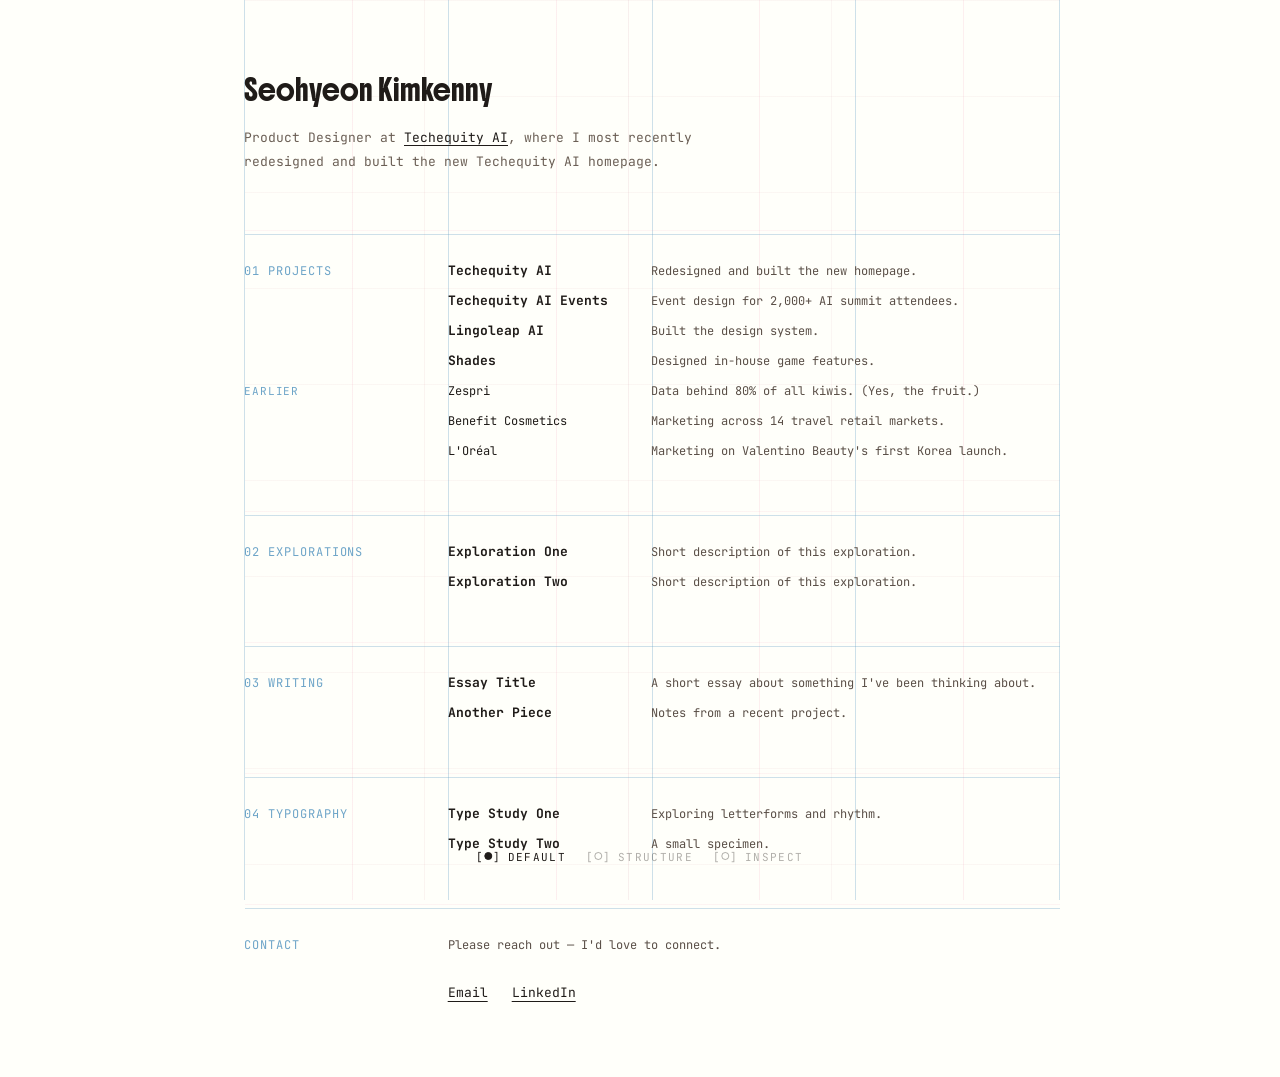
==== commit dc579a6c: "Brighten background, clarify sky grid, add Writing page - Background --bg: #fdfdf8 -> #fffffa (brigh" ====
--- a/index.html
+++ b/index.html
@@ -224,7 +224,8 @@
           html += '<ul class="items">';
           s.items.forEach(function (it) {
             var titleClass = 'item-title' + (it.earlier ? ' earlier-item' : '');
-            var attr = (it.url === '#') ? '' : ' target="_blank" rel="noopener"';
+            var isInternal = it.url === '#' || it.url.endsWith('.html') || it.url.startsWith('/');
+            var attr = isInternal ? '' : ' target="_blank" rel="noopener"';
             html += '<li><a href="' + it.url + '"' + attr + '">';
             html += '<span class="' + titleClass + '">' + esc(it.title) + '</span>';
             html += '<span class="item-desc">' + esc(it.desc) + '</span>';
--- a/style.css
+++ b/style.css
@@ -2,7 +2,7 @@
 * { box-sizing: border-box; margin: 0; padding: 0; }
 
 :root {
-  --bg: #fdfdf8;
+  --bg: #fffffa;
   --ink: #1f1b18;
   --muted: #b3b3b3;
   --accent: #6ea5c8;
@@ -10,7 +10,7 @@
   --line-soft: rgba(0, 0, 0, 0.015);
   --check-tint: rgba(0, 0, 0, 0.01);
   --line-pink: rgba(230, 75, 130, 0.14);
-  --line-sky: rgba(110, 165, 200, 0.24);
+  --line-sky: rgba(110, 165, 200, 0.34);
   --mono: 'JetBrains Mono', ui-monospace, Menlo, monospace;
   --serif: 'Instrument Serif', Georgia, serif;
   --display: 'Boldonse', 'JetBrains Mono', monospace;
@@ -300,6 +300,59 @@
 }
 
 .contact-links a:hover { color: var(--accent); }
+
+/* ---------- writing list: serif essay titles with arrow + dividers ---------- */
+.writing-list {
+  grid-column: 1 / -1;
+  list-style: none;
+  padding: 0;
+  margin: 0;
+  padding-left: 24px;
+  padding-right: 24px;
+}
+
+.writing-list li {
+  border-top: 1px solid rgba(31, 27, 24, 0.18);
+}
+
+.writing-list li:last-child {
+  border-bottom: 1px solid rgba(31, 27, 24, 0.18);
+}
+
+.writing-list a {
+  display: flex;
+  align-items: flex-start;
+  justify-content: space-between;
+  gap: 24px;
+  padding: 24px 0;
+  text-decoration: none;
+  color: var(--ink);
+  transition: color 0.2s ease;
+}
+
+.writing-list a:hover { color: var(--accent); }
+
+.writing-title {
+  font-family: var(--serif);
+  font-size: 28px;
+  line-height: 1.2;
+  font-weight: 400;
+  letter-spacing: 0;
+  flex: 1;
+}
+
+.writing-arrow {
+  font-family: var(--mono);
+  font-size: 18px;
+  line-height: 1.2;
+  flex-shrink: 0;
+  padding-top: 6px;
+  transition: transform 0.2s ease;
+}
+
+.writing-list a:hover .writing-arrow {
+  transform: translate(2px, -2px);
+}
 
 /* ---------- mode toggle: minimal radio-style (Design / Structure) ---------- */
 .mode-toggle {
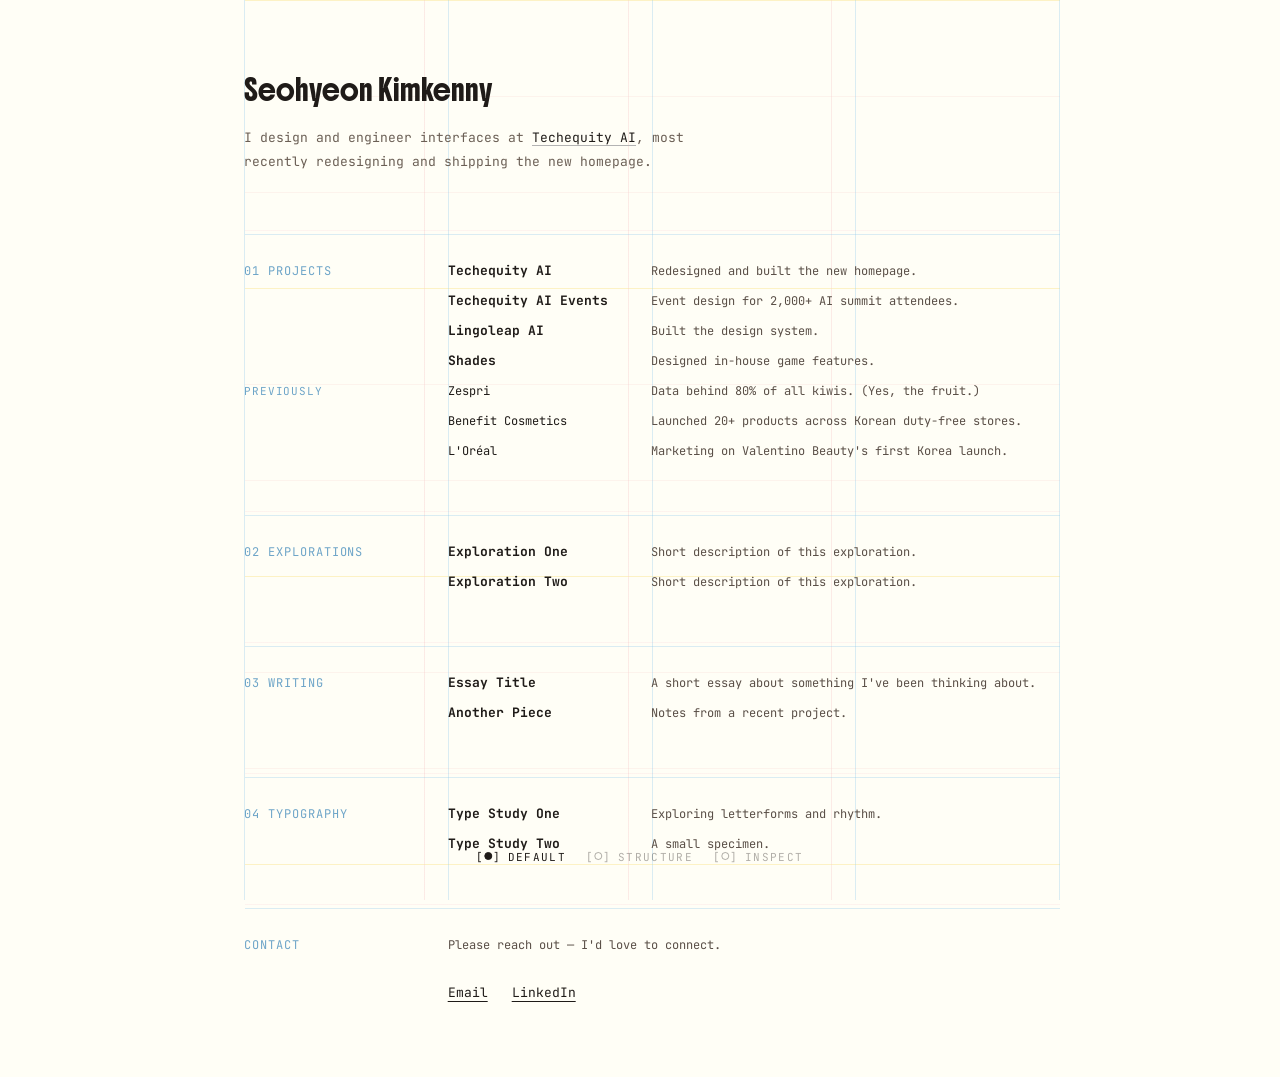
==== commit f479dd8a: "Landing: selective sky hover + Techequity link refinement - New "(highlight)" marker in kimkenny.md " ====
--- a/index.html
+++ b/index.html
@@ -179,10 +179,10 @@
           var li = line.match(/^-\s+(.+)$/);
           if (li && section) {
             var rest = li[1];
-            // try bold-link form: **[title](url)** — desc
-            var m = rest.match(/^\*\*\[([^\]]+)\]\(([^)]+)\)\*\*\s*[—-]\s*(.+)$/);
+            // try bold-link form: **[title](url)** [(highlight)] — desc
+            var m = rest.match(/^\*\*\[([^\]]+)\]\(([^)]+)\)\*\*(\s*\(highlight\))?\s*[—-]\s*(.+)$/);
             if (m) {
-              section.items.push({ title: m[1], url: m[2], desc: m[3], earlier: inEarlier });
+              section.items.push({ title: m[1], url: m[2], desc: m[4], earlier: inEarlier, highlight: !!m[3] });
             } else {
               // plain form: title — desc
               var m2 = rest.match(/^([^—\-]+?)\s*[—-]\s*(.+)$/);
@@ -226,7 +226,8 @@
             var titleClass = 'item-title' + (it.earlier ? ' earlier-item' : '');
             var isInternal = it.url === '#' || it.url.endsWith('.html') || it.url.startsWith('/');
             var attr = isInternal ? '' : ' target="_blank" rel="noopener"';
-            html += '<li><a href="' + it.url + '"' + attr + '">';
+            var hlClass = it.highlight ? ' class="item-highlight"' : '';
+            html += '<li><a href="' + it.url + '"' + attr + hlClass + '>';
             html += '<span class="' + titleClass + '">' + esc(it.title) + '</span>';
             html += '<span class="item-desc">' + esc(it.desc) + '</span>';
             html += '</a></li>';
--- a/style.css
+++ b/style.css
@@ -2,7 +2,7 @@
 * { box-sizing: border-box; margin: 0; padding: 0; }
 
 :root {
-  --bg: #fffffa;
+  --bg: #fffef6;
   --ink: #1f1b18;
   --muted: #b3b3b3;
   --accent: #6ea5c8;
@@ -10,13 +10,23 @@
   --line-soft: rgba(0, 0, 0, 0.015);
   --check-tint: rgba(0, 0, 0, 0.01);
   --line-pink: rgba(230, 75, 130, 0.14);
-  --line-sky: rgba(110, 165, 200, 0.34);
+  --line-sky: rgba(140, 200, 235, 0.32);
   --mono: 'JetBrains Mono', ui-monospace, Menlo, monospace;
   --serif: 'Instrument Serif', Georgia, serif;
   --display: 'Boldonse', 'JetBrains Mono', monospace;
 
   --content-width: 840px;
   --col-gap: 0px;
+}
+
+/* Text selection — sky accent tint, site-wide */
+::selection {
+  background: rgba(110, 165, 200, 0.45);
+  color: var(--ink);
+}
+::-moz-selection {
+  background: rgba(110, 165, 200, 0.45);
+  color: var(--ink);
 }
 
 html, body {
@@ -50,11 +60,11 @@
     /* 2. PINK side verticals — 24px to the left of each inner sky pillar. 3 different dusty tones for tartan check pattern. */
     linear-gradient(to right,
       /* warm dusty rose */
-      transparent calc(27.25% - 25px), rgba(210, 135, 145, 0.09) calc(27.25% - 25px), rgba(210, 135, 145, 0.09) calc(27.25% - 24px), transparent calc(27.25% - 24px),
-      /* deeper dusty mauve */
-      transparent calc(51.5% - 25px),  rgba(190, 115, 140, 0.11) calc(51.5% - 25px),  rgba(190, 115, 140, 0.11) calc(51.5% - 24px),  transparent calc(51.5% - 24px),
-      /* cool dusty pink */
-      transparent calc(75.75% - 25px), rgba(200, 130, 160, 0.08) calc(75.75% - 25px), rgba(200, 130, 160, 0.08) calc(75.75% - 24px), transparent calc(75.75% - 24px)),
+      transparent calc(27.25% - 25px), rgba(245, 200, 200, 0.35) calc(27.25% - 25px), rgba(245, 200, 200, 0.35) calc(27.25% - 24px), transparent calc(27.25% - 24px),
+      /* bright yellow */
+      transparent calc(51.5% - 25px),  rgba(245, 200, 200, 0.35) calc(51.5% - 25px),  rgba(245, 200, 200, 0.35) calc(51.5% - 24px),  transparent calc(51.5% - 24px),
+      /* bright yellow */
+      transparent calc(75.75% - 25px), rgba(245, 200, 200, 0.35) calc(75.75% - 25px), rgba(245, 200, 200, 0.35) calc(75.75% - 24px), transparent calc(75.75% - 24px)),
     /* 4. SKY verticals at 3 / 27.25 / 51.5 / 75.75 / 100 — 4 equal columns of 24.25% each */
     linear-gradient(to right,
       transparent calc(3% - 1px),     var(--line-sky) calc(3% - 1px),     var(--line-sky) 3%,     transparent 3%,
@@ -64,15 +74,12 @@
       transparent calc(100% - 1px),   var(--line-sky) calc(100% - 1px),   var(--line-sky) 100%,   transparent 100%),
     /* 4b. PINK verticals: each sits 96px (≈11.43%) to the left of a sky line for square check pattern */
     linear-gradient(to right,
-      transparent calc(15.82% - 1px), rgba(230, 75, 130, 0.09) calc(15.82% - 1px), rgba(230, 75, 130, 0.09) 15.82%, transparent 15.82%,
-      transparent calc(40.07% - 1px), rgba(230, 75, 130, 0.09) calc(40.07% - 1px), rgba(230, 75, 130, 0.09) 40.07%, transparent 40.07%,
-      transparent calc(64.32% - 1px), rgba(230, 75, 130, 0.09) calc(64.32% - 1px), rgba(230, 75, 130, 0.09) 64.32%, transparent 64.32%,
-      transparent calc(88.57% - 1px), rgba(230, 75, 130, 0.09) calc(88.57% - 1px), rgba(230, 75, 130, 0.09) 88.57%, transparent 88.57%),
-    /* 5. horizontal lines, every 96px — warm pink-tinted neutral, starting from sky line at 3% */
-    linear-gradient(to bottom, rgba(180, 90, 110, 0.05) 1px, transparent 1px),
-    /* 6. horizontal SKY accent (removed — was creating an unwanted thick line) */
-    linear-gradient(to bottom, transparent 1px, transparent 1px),
-    /* 7. horizontal PINK accent (removed — was creating an unwanted thick line) */
+      transparent 0, transparent 100%),
+    /* 5. horizontal lines, every 96px — soft baby pink */
+    linear-gradient(to bottom, rgba(245, 200, 200, 0.20) 1px, transparent 1px),
+    /* 6. horizontal LEMON YELLOW accent — 288px repeat */
+    linear-gradient(to bottom, rgba(255, 250, 0, 0.20) 1px, transparent 1px),
+    /* 7. horizontal accent slot (empty) */
     linear-gradient(to bottom, transparent 1px, transparent 1px);
 
   background-size:
@@ -154,11 +161,16 @@
 .intro .tagline a {
   color: var(--ink);
   text-decoration: underline;
+  text-decoration-color: var(--muted);
   text-underline-offset: 3px;
-  transition: color 0.2s ease;
-}
-
-.intro .tagline a:hover { color: var(--accent); }
+  transition: color 0.2s ease, text-decoration-color 0.2s ease, font-weight 0.2s ease;
+}
+
+.intro .tagline a:hover {
+  color: var(--accent);
+  text-decoration-color: var(--accent);
+  font-weight: 700;
+}
 
 /* ---------- horizontal divider: pink + sky double line, aligned to sky vertical at 3% ---------- */
 hr {
@@ -265,8 +277,16 @@
   transition: color 0.2s ease;
 }
 
-.items a:hover .item-title,
-.items a:hover .item-desc { color: var(--accent); }
+/* hover effects only on highlighted items (4 marked with (highlight) in md) */
+.items a.item-highlight:hover .item-title,
+.items a.item-highlight:hover .item-desc { color: var(--accent); }
+
+.items a.item-highlight:hover .item-title {
+  text-decoration: underline;
+  text-decoration-color: rgba(110, 165, 200, 0.55);
+  text-underline-offset: 3px;
+  font-weight: 700;
+}
 
 /* ---------- contact block ----------
    contact-content sits in container column 2. Same offset as item-title: 17.7px. */
@@ -438,9 +458,9 @@
   background-image:
     /* 2. PINK side verticals — 24px to the left of each inner sky pillar (dusty tones) */
     linear-gradient(to right,
-      transparent calc(27.25% - 25px), rgba(210, 135, 145, 0.11) calc(27.25% - 25px), rgba(210, 135, 145, 0.11) calc(27.25% - 24px), transparent calc(27.25% - 24px),
-      transparent calc(51.5% - 25px),  rgba(190, 115, 140, 0.13) calc(51.5% - 25px),  rgba(190, 115, 140, 0.13) calc(51.5% - 24px),  transparent calc(51.5% - 24px),
-      transparent calc(75.75% - 25px), rgba(200, 130, 160, 0.10) calc(75.75% - 25px), rgba(200, 130, 160, 0.10) calc(75.75% - 24px), transparent calc(75.75% - 24px)),
+      transparent calc(27.25% - 25px), rgba(245, 200, 200, 0.40) calc(27.25% - 25px), rgba(245, 200, 200, 0.40) calc(27.25% - 24px), transparent calc(27.25% - 24px),
+      transparent calc(51.5% - 25px),  rgba(245, 200, 200, 0.40) calc(51.5% - 25px),  rgba(245, 200, 200, 0.40) calc(51.5% - 24px),  transparent calc(51.5% - 24px),
+      transparent calc(75.75% - 25px), rgba(245, 200, 200, 0.40) calc(75.75% - 25px), rgba(245, 200, 200, 0.40) calc(75.75% - 24px), transparent calc(75.75% - 24px)),
     /* 4. SKY verticals at 3 / 27.25 / 51.5 / 75.75 / 100 — STRONGER, 4 equal columns */
     linear-gradient(to right,
       transparent calc(3% - 1px),     rgba(110, 165, 200, 0.7) calc(3% - 1px),     rgba(110, 165, 200, 0.7) 3%,     transparent 3%,
@@ -450,16 +470,13 @@
       transparent calc(100% - 1px),   rgba(110, 165, 200, 0.7) calc(100% - 1px),   rgba(110, 165, 200, 0.7) 100%,   transparent 100%),
     /* 4b. PINK verticals — 96px to the left of each sky pillar */
     linear-gradient(to right,
-      transparent calc(15.82% - 1px), rgba(230, 75, 130, 0.08) calc(15.82% - 1px), rgba(230, 75, 130, 0.08) 15.82%, transparent 15.82%,
-      transparent calc(40.07% - 1px), rgba(230, 75, 130, 0.08) calc(40.07% - 1px), rgba(230, 75, 130, 0.08) 40.07%, transparent 40.07%,
-      transparent calc(64.32% - 1px), rgba(230, 75, 130, 0.08) calc(64.32% - 1px), rgba(230, 75, 130, 0.08) 64.32%, transparent 64.32%,
-      transparent calc(88.57% - 1px), rgba(230, 75, 130, 0.08) calc(88.57% - 1px), rgba(230, 75, 130, 0.08) 88.57%, transparent 88.57%),
-    /* 5. horizontal 96px ROW (kept as default) */
-    linear-gradient(to bottom, rgba(180, 90, 110, 0.05) 1px, transparent 1px),
+      transparent 0, transparent 100%),
+    /* 5. horizontal 96px ROW — soft baby pink (kept as default) */
+    linear-gradient(to bottom, rgba(245, 200, 200, 0.20) 1px, transparent 1px),
     /* 6. horizontal SKY 288px section (kept as default) */
     linear-gradient(to bottom, rgba(110, 165, 200, 0.14) 1px, transparent 1px),
-    /* 7. horizontal PINK 576px (kept as default) */
-    linear-gradient(to bottom, rgba(230, 75, 130, 0.10) 1px, transparent 1px);
+    /* 7. horizontal LEMON YELLOW 576px (was pink) */
+    linear-gradient(to bottom, rgba(255, 250, 0, 0.20) 1px, transparent 1px);
 
   background-size:
     100% 100%,
@@ -672,16 +689,13 @@
         transparent calc(97% - 1px), var(--line-sky) calc(97% - 1px), var(--line-sky) 97%, transparent 97%),
       /* 1b. PINK verticals — softer on mobile to reduce check pattern density */
       linear-gradient(to right,
-        transparent calc(15% - 1px), rgba(230, 75, 130, 0.04) calc(15% - 1px), rgba(230, 75, 130, 0.04) 15%, transparent 15%,
-        transparent calc(40% - 1px), rgba(230, 75, 130, 0.04) calc(40% - 1px), rgba(230, 75, 130, 0.04) 40%, transparent 40%,
-        transparent calc(65% - 1px), rgba(230, 75, 130, 0.04) calc(65% - 1px), rgba(230, 75, 130, 0.04) 65%, transparent 65%,
-        transparent calc(90% - 1px), rgba(230, 75, 130, 0.04) calc(90% - 1px), rgba(230, 75, 130, 0.04) 90%, transparent 90%),
-      /* 5. horizontal lines — warm pink-tinted neutral, softer on mobile */
-      linear-gradient(to bottom, rgba(180, 90, 110, 0.03) 1px, transparent 1px),
+        transparent 0, transparent 100%),
+      /* 5. horizontal lines — soft baby pink, softer on mobile */
+      linear-gradient(to bottom, rgba(245, 200, 200, 0.14) 1px, transparent 1px),
       /* 6. horizontal sky accent — softer */
       linear-gradient(to bottom, rgba(110, 165, 200, 0.08) 1px, transparent 1px),
-      /* 7. horizontal pink accent — softer */
-      linear-gradient(to bottom, rgba(230, 75, 130, 0.05) 1px, transparent 1px);
+      /* 7. horizontal LEMON YELLOW accent — was pink */
+      linear-gradient(to bottom, rgba(255, 250, 0, 0.20) 1px, transparent 1px);
     background-size:
       100% 100%,
       100% 100%,
